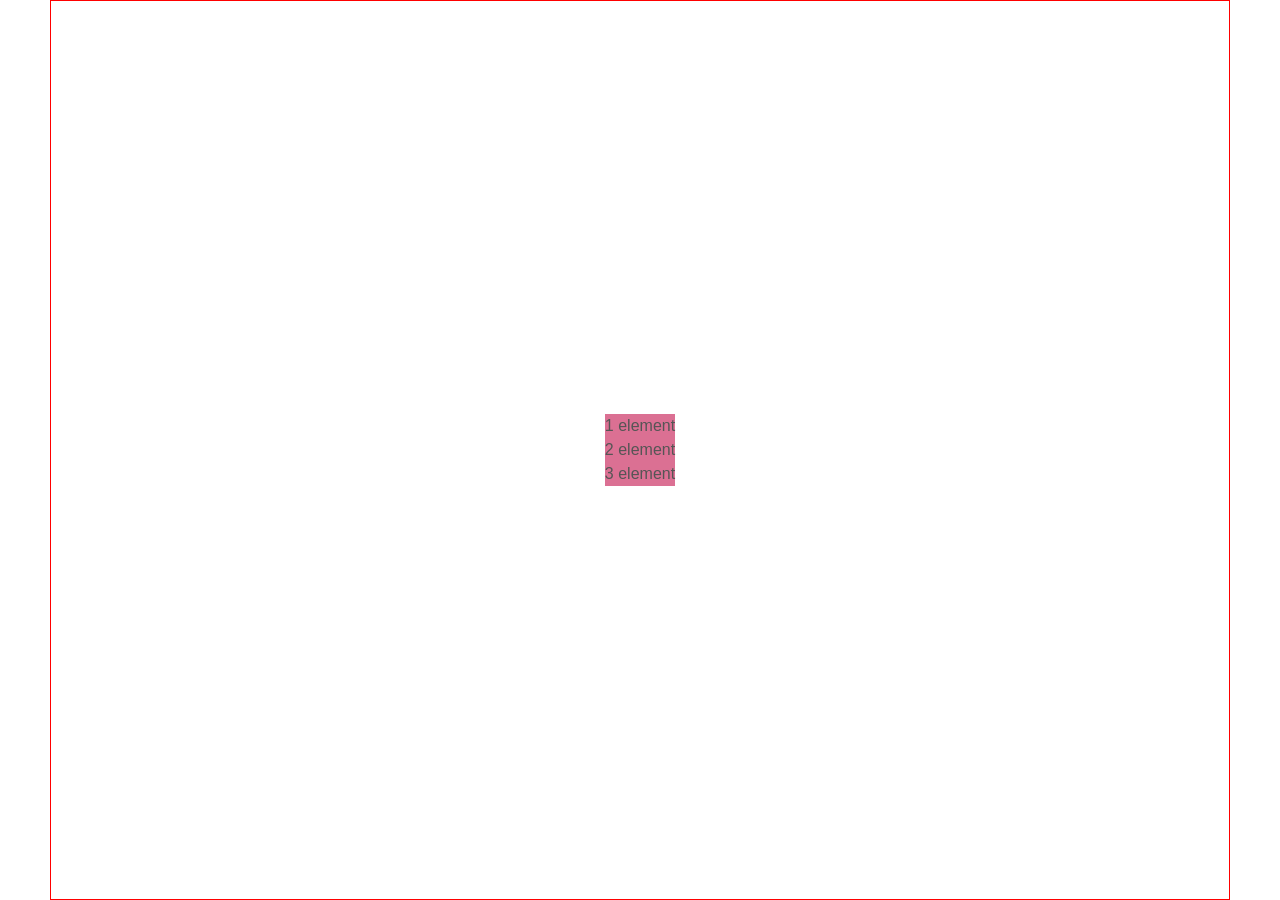
==== index.html @ 1d9991ce "first commit" ====
<!DOCTYPE html>
<html lang="uk">
<head>
    <meta charset="UTF-8">
    <meta name="viewport" content="width=device-width, initial-scale=1.0">
    <title>Шарити</title>
    <link rel="preconnect" href="https://fonts.googleapis.com">
    <link rel="preconnect" href="https://fonts.gstatic.com" crossorigin>
    <link href="https://fonts.googleapis.com/css2?family=Fira+Sans:ital,wght@0,100;0,200;0,300;0,400;0,500;0,600;0,700;0,800;0,900;1,100;1,200;1,300;1,400;1,500;1,600;1,700;1,800;1,900&family=Montserrat:ital,wght@0,100..900;1,100..900&display=swap">
    <link rel="stylesheet" href="css/normalize.css">
    <link rel="stylesheet" href="css/layout.css">
    <link rel="stylesheet" href="css/style.css">
    <link rel="stylesheet" href="css/header.css">
</head>

<body id="top">
    <nav>

    </nav>
    <header>
        <div class="inside">
            <div class="row">
                <div class="col">1 element</div>
                <div class="col">2 element</div>
                <div class="col">3 element</div>
            </div>
        </div>
    </header>
    <section id="s1">
        <div class="inside">
            
        </div>
    </section>
    <section id="s2">
        <div class="inside">
            
        </div>
    </section>
    <section id="s3">
        <div class="inside">
            
        </div>
    </section>
    <footer></footer>
    
</body>
</html>
---- css/layout.css ----
:root{
    --txt-color-01: #555;           /* колір основного тексту*/
    --txt-color-02: #ccc;           /* колір тексту інверсія*/
    --header-color: #333;           /* колір заголовків*/
    --lnk-color-01: #930;           /* колір покликань */
    --lnk-color-02: #c30;           /* колір при наведенні*/
    --bg-main-color: #ccc;          /* колір основного фону*/
    --bg-second-color: #555;        /* колір фону №2*/
    --mob-padding: 20px;              /* відступи до контенту на смартфонах */
    --ipad-padding: 50px;              /* відступи до контенту на планшеті */
    --max-width: 1380px;               /* обмеження ширини секції */
}

html, body {
    font-family: "Montserrat", sans-serif;
    font-optical-sizing: auto;
    font-weight: 400;
    font-size: 16px; /* розмір основного тексту */
    line-height: 150%; /* міжрядковий інтервал */
    font-style: normal;
    font-family: sans-serif;
    color: var(--txt-color-01);
}
em, i, .italic {
    font-style: italic;
}

h1, h2, h3, h4, h5, h6 {
    font-family: "Fira Sans", sans-serif;
    font-weight: 500;
    font-style: normal;
    line-height: 1.2;
}

h1{font-size: 2rem;}
h2{font-size: 1.5rem;}
h3{font-size: 1.35rem;}

header > .inside,
footer > .inside,
section > .inside {
    max-width: var(--max-width);
    margin-left: auto;
    margin-right: auto;
    padding-left: var(--ipad-padding);
    padding-right: var(--ipad-padding);
}

@media (max-width:640px) {

    header > .inside,
    footer > .inside,
    section > .inside {
    
    padding-left: var(--mob-padding);
    padding-right: var(--mob-padding);
    }

    
}
---- css/header.css ----
header .row {
    border: 1px solid red;
    display: flex;
    justify-content: center; /* вирівнювання по основній осі(main axis) */
    align-items: center;            /* вирівнювання рядів по ортогональній осі (cross axis) */
    align-content: center;          /* вирівнювання усього контенту по ортогональній осі (cross axis) */
    flex-direction: column;         /* визначення напряму головної осі */
    min-height: 100dvh;             /* dvh- Dynamic viewport height */

}
header .col {
    background-color: palevioletred;

}
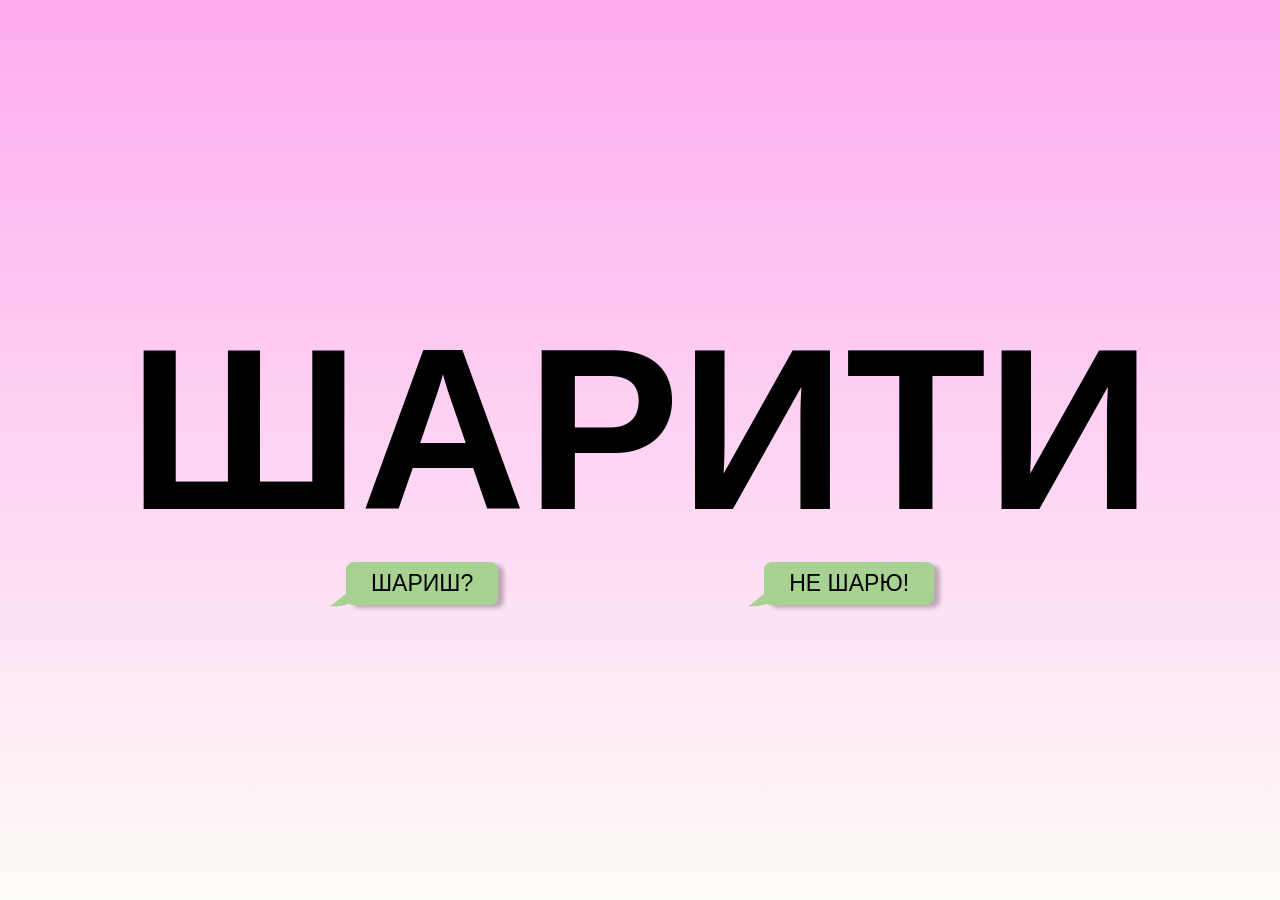
==== commit 00e554d9: "оновлення по верстці в header" ====
--- a/index.html
+++ b/index.html
@@ -13,16 +13,16 @@
     <link rel="stylesheet" href="css/header.css">
 </head>
 
-<body id="top">
+<body>
     <nav>
 
     </nav>
     <header>
         <div class="inside">
-            <div class="row">
-                <div class="col">1 element</div>
-                <div class="col">2 element</div>
-                <div class="col">3 element</div>
+            <h1 class="header-text">шарити</h1>
+            <div class="thoughts">
+                <div class="thought"><span>шариш?</span></div>
+                <div class="thought"><span>не шарю!</span></div>
             </div>
         </div>
     </header>
--- a/css/layout.css
+++ b/css/layout.css
@@ -1,40 +1,42 @@
 :root{
-    --txt-color-01: #555;           /* колір основного тексту*/
-    --txt-color-02: #ccc;           /* колір тексту інверсія*/
-    --header-color: #333;           /* колір заголовків*/
-    --lnk-color-01: #930;           /* колір покликань */
-    --lnk-color-02: #c30;           /* колір при наведенні*/
-    --bg-main-color: #ccc;          /* колір основного фону*/
-    --bg-second-color: #555;        /* колір фону №2*/
+    --header-txt-color: #0A0A0A0A; /*колір заголовку*/
+    --txt-color-01: #000;           /* колір основного тексту*/
+
+    --header-bg-first-color: #FEABEF;          /* колір основного фону*/
+    --header-bg-second-color: #FDFCF7;     /* колір фону №2*/
+
+    --nav-bg-color: #A7D292;
+    --nav-active-txt-color: #333;
+    --nav-txt-color: #FDFCF7;
+
+    --card-bg-color: #FDFCF7;
+    --card-hover-bg-color: #A7D292;
+    --card-txt-color: #000;
+    --card-hover-txt-color: #FDFCF7;
+
+    --thoughts-txt-color: #000;
+    --thoughts-bg-color: #A7D292;
+
+    --desktop-padding: 80px;
+
+    --star-color: #FF6AE4;
+
     --mob-padding: 20px;              /* відступи до контенту на смартфонах */
     --ipad-padding: 50px;              /* відступи до контенту на планшеті */
+    --desktop-padding: 80px;
     --max-width: 1380px;               /* обмеження ширини секції */
 }
 
 html, body {
-    font-family: "Montserrat", sans-serif;
-    font-optical-sizing: auto;
+    font-family: "Helvetica Neue", sans-serif;
     font-weight: 400;
     font-size: 16px; /* розмір основного тексту */
-    line-height: 150%; /* міжрядковий інтервал */
     font-style: normal;
     font-family: sans-serif;
     color: var(--txt-color-01);
-}
-em, i, .italic {
-    font-style: italic;
+    margin: 0;
 }
 
-h1, h2, h3, h4, h5, h6 {
-    font-family: "Fira Sans", sans-serif;
-    font-weight: 500;
-    font-style: normal;
-    line-height: 1.2;
-}
-
-h1{font-size: 2rem;}
-h2{font-size: 1.5rem;}
-h3{font-size: 1.35rem;}
 
 header > .inside,
 footer > .inside,
@@ -46,15 +48,24 @@
     padding-right: var(--ipad-padding);
 }
 
-@media (max-width:640px) {
-
+@media (max-width:1380px) {
     header > .inside,
     footer > .inside,
     section > .inside {
-    
-    padding-left: var(--mob-padding);
-    padding-right: var(--mob-padding);
+        padding-left: var(--desktop-padding);
+        padding-right: var(--desktop-padding);
     }
+}
 
-    
+@media (max-width:640px) {
+    header > .inside,
+    footer > .inside,
+    section > .inside {
+        padding-left: var(--mob-padding);
+        padding-right: var(--mob-padding);
+    }
+    .thoughts .thought::before {
+        height: 25px;
+        width: 30px;
+    }
 }
--- a/css/style.css
+++ b/css/style.css
@@ -0,0 +1,8 @@
+.header-text {
+    
+    text-transform: uppercase;
+    font-family: "Helvetica Neue", sans-serif;
+    font-weight: bold;
+    font-size: 18vw;
+    margin: 0;
+}
--- a/css/header.css
+++ b/css/header.css
@@ -1,14 +1,44 @@
-header .row {
-    border: 1px solid red;
+header .inside {
     display: flex;
     justify-content: center; /* вирівнювання по основній осі(main axis) */
     align-items: center;            /* вирівнювання рядів по ортогональній осі (cross axis) */
     align-content: center;          /* вирівнювання усього контенту по ортогональній осі (cross axis) */
-    flex-direction: column;         /* визначення напряму головної осі */
-    min-height: 100dvh;             /* dvh- Dynamic viewport height */
+    flex-direction: column;
+    min-height: 100dvh;
+    background: linear-gradient(180deg, var(--header-bg-first-color) 0%, var(--header-bg-second-color) 100%);
+}
 
+header .inside .thoughts {
+    width: 100%;
+    display: flex;
+    justify-content: space-evenly;
 }
-header .col {
-    background-color: palevioletred;
 
+.thoughts .thought {
+    position: relative;
+    display: inline-block;
+
+    box-shadow: 6px 3px 4px rgba(0,0,0,0.25);
+    padding: 8px 25px;
+    border-radius: 8px;
+    box-shadow: 1px;
+    font-family: "Helvetica Neue", sans-serif;
+    font-size: 1.8vw;
+    font-weight: normal;
+    text-transform: uppercase;
+    background-color: var(--thoughts-bg-color);
+}
+
+.thoughts .thought::before {
+  content: "";
+  position: absolute;
+  bottom: -2px;
+  left: -16px; /* Moves it to the left */
+  height: 35px;
+  width: 40px;
+  background-color: var(--thoughts-bg-color);
+  /* This creates the curved "scoop" effect */
+  border-bottom-right-radius: 80px 50px;
+  /* Clipping to make it look like a tail */
+  clip-path: polygon(100% 0, 100% 100%, 0 100%, 55% 50%);
 }
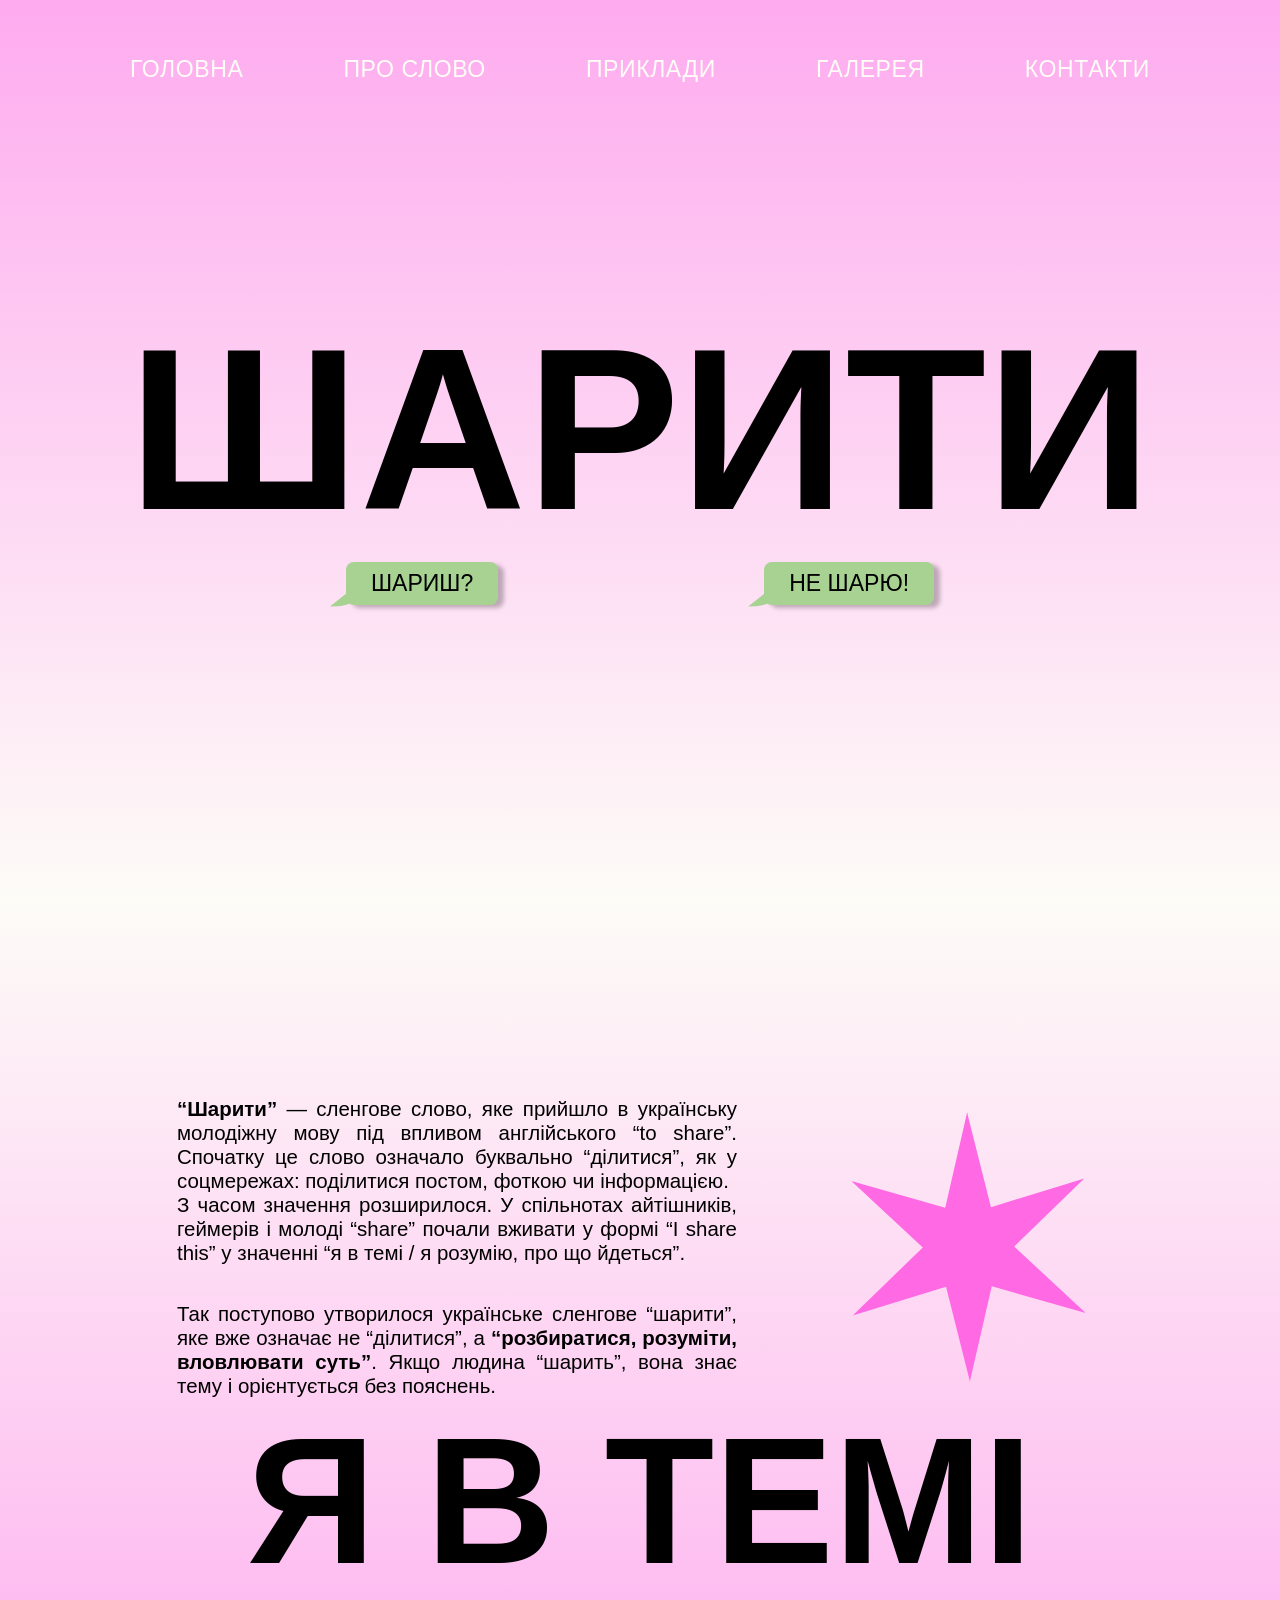
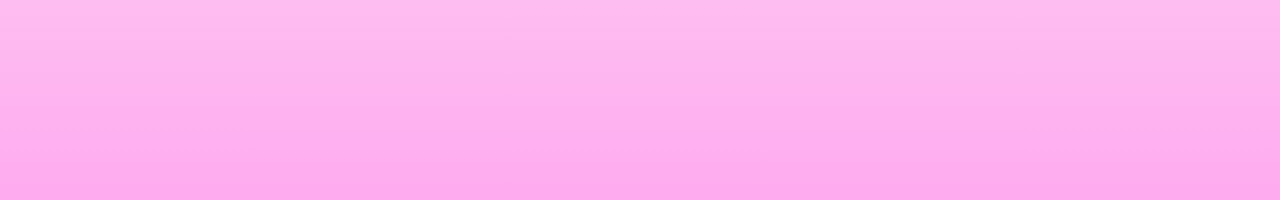
==== commit 98ac7384: "Додано навігацію, оформлено другу сторінку" ====
--- a/index.html
+++ b/index.html
@@ -1,47 +1,92 @@
 <!DOCTYPE html>
 <html lang="uk">
+
 <head>
     <meta charset="UTF-8">
     <meta name="viewport" content="width=device-width, initial-scale=1.0">
     <title>Шарити</title>
     <link rel="preconnect" href="https://fonts.googleapis.com">
     <link rel="preconnect" href="https://fonts.gstatic.com" crossorigin>
-    <link href="https://fonts.googleapis.com/css2?family=Fira+Sans:ital,wght@0,100;0,200;0,300;0,400;0,500;0,600;0,700;0,800;0,900;1,100;1,200;1,300;1,400;1,500;1,600;1,700;1,800;1,900&family=Montserrat:ital,wght@0,100..900;1,100..900&display=swap">
+    <link
+        href="https://fonts.googleapis.com/css2?family=Fira+Sans:ital,wght@0,100;0,200;0,300;0,400;0,500;0,600;0,700;0,800;0,900;1,100;1,200;1,300;1,400;1,500;1,600;1,700;1,800;1,900&family=Montserrat:ital,wght@0,100..900;1,100..900&display=swap">
     <link rel="stylesheet" href="css/normalize.css">
     <link rel="stylesheet" href="css/layout.css">
     <link rel="stylesheet" href="css/style.css">
     <link rel="stylesheet" href="css/header.css">
+    <link rel="stylesheet" href="css/nav.css">
+    <link rel="stylesheet" href="css/burger.css">
 </head>
 
-<body>
+<body id="top">
     <nav>
-
-    </nav>
-    <header>
-        <div class="inside">
-            <h1 class="header-text">шарити</h1>
-            <div class="thoughts">
-                <div class="thought"><span>шариш?</span></div>
-                <div class="thought"><span>не шарю!</span></div>
+        <div class="navbar">
+            <div class="navigation">
+                <button class="nav-icon">
+                    <span></span>
+                    <span></span>
+                    <span></span>
+                    <span></span>
+                </button>
+                <ul class="nav-list">
+                    <li><a class="nav-link" href="#top">головна</a></li>
+                    <li><a class="nav-link" href="#s1">про слово</a></li>
+                    <li><a class="nav-link" href="#s2">приклади</a></li>
+                    <li><a class="nav-link" href="#s3">галерея</a></li>
+                    <li><a class="nav-link" href="#s4">контакти</a></li>
+                </ul>
             </div>
         </div>
-    </header>
-    <section id="s1">
-        <div class="inside">
-            
-        </div>
-    </section>
-    <section id="s2">
-        <div class="inside">
-            
-        </div>
-    </section>
-    <section id="s3">
-        <div class="inside">
-            
-        </div>
-    </section>
-    <footer></footer>
-    
+    </nav>
+    <div class="wrapper">
+        <header class="container">
+            <div class="inside header-bg-gradient">
+                <h1 class="header-text">шарити</h1>
+                <div class="thoughts">
+                    <div class="thought"><span>шариш?</span></div>
+                    <div class="thought"><span>не шарю!</span></div>
+                </div>
+            </div>
+        </header>
+        <section id="s1" class="container">
+            <div class="inside s1-bg-gradient">
+                <div class="s1-content">
+                    <div class="s1-text">
+                        <p>
+                            <b>“Шарити”</b> — сленгове слово, яке прийшло в українську молодіжну мову під впливом
+                            англійського “to share”. Спочатку це слово означало буквально “ділитися”, як у соцмережах:
+                            поділитися постом, фоткою чи інформацією.
+                        </p>
+                        <p>
+                            З часом значення розширилося. У спільнотах айтішників, геймерів і молоді “share” почали вживати
+                            у формі “I share this” у значенні “я в темі / я розумію, про що йдеться”.
+                        </p>
+                        <p style="margin-top: 37px;">
+                            Так поступово утворилося українське сленгове “шарити”, яке вже означає не “ділитися”, а
+                            <b>“розбиратися, розуміти, вловлювати суть”</b>.
+                            Якщо людина “шарить”, вона знає тему і орієнтується без пояснень.
+                        </p>
+                    </div>
+                    <div class="star-container">
+                        <div class="star"></div>
+                    </div>
+                </div>
+                <h1 class="s1-header-text">я в темі</h1>
+            </div>
+        </section>
+        <section id="s2">
+            <div class="inside">
+
+            </div>
+        </section>
+        <section id="s3">
+            <div class="inside">
+
+            </div>
+        </section>
+        <footer></footer>
+    </div>
+    <script src="js/nav.js"></script>
+
 </body>
+
 </html>
--- a/css/layout.css
+++ b/css/layout.css
@@ -21,7 +21,6 @@
 
     --star-color: #FF6AE4;
 
-    --mob-padding: 20px;              /* відступи до контенту на смартфонах */
     --ipad-padding: 50px;              /* відступи до контенту на планшеті */
     --desktop-padding: 80px;
     --max-width: 1380px;               /* обмеження ширини секції */
@@ -35,8 +34,18 @@
     font-family: sans-serif;
     color: var(--txt-color-01);
     margin: 0;
+    scroll-behavior: smooth;
 }
 
+.wrapper {
+    display: flex;
+    flex-direction:column;
+    min-height: 100dvh;
+    margin-left: auto;  /* Центрування блочного елементу по-горизонталі */
+    margin-right: auto; /* Центрування блочного елементу по-горизонталі */
+    padding: 0;         /* Внутнішній відступ для блочного елементу */
+    position: relative;
+}
 
 header > .inside,
 footer > .inside,
--- a/css/style.css
+++ b/css/style.css
@@ -1,8 +1,46 @@
 .header-text {
-    
     text-transform: uppercase;
     font-family: "Helvetica Neue", sans-serif;
     font-weight: bold;
     font-size: 18vw;
     margin: 0;
-}+}
+
+.s1-content {
+    display: flex;
+    align-items: center;
+    justify-content: space-evenly;
+}
+
+.s1-bg-gradient {
+    background: linear-gradient(0deg, var(--header-bg-first-color) 0%, var(--header-bg-second-color) 100%);
+}
+
+.s1-text {
+    width: 50%;
+    text-align: justify;
+}
+
+.s1-header-text {
+    text-transform: uppercase;
+    font-family: "Helvetica Neue", sans-serif;
+    font-weight: bold;
+    font-size: 14vw;
+    margin: 0;
+}
+
+.s1-content p {
+    font-family: "Montserrat", sans-serif;
+    font-size: 1.6vw;
+    font-weight: normal;
+    margin: 0px;
+}
+
+.star {
+  width: 269px; /* adjust to control the size */
+  aspect-ratio: 1;
+  clip-path: polygon(93.56% 74.55%,58.65% 64.63%,50.52% 100%,41.65% 64.81%,6.96% 75.45%,33% 50.18%,6.44% 25.45%,41.35% 35.37%,49.48% 0%,58.35% 35.19%,93.04% 24.55%,67% 49.82%);
+  box-shadow: 2px 10px 42px;
+  background-color:  var(--star-color);
+}
+
--- a/css/header.css
+++ b/css/header.css
@@ -1,10 +1,13 @@
-header .inside {
+.container .inside {
     display: flex;
     justify-content: center; /* вирівнювання по основній осі(main axis) */
     align-items: center;            /* вирівнювання рядів по ортогональній осі (cross axis) */
     align-content: center;          /* вирівнювання усього контенту по ортогональній осі (cross axis) */
     flex-direction: column;
     min-height: 100dvh;
+}
+
+.header-bg-gradient {
     background: linear-gradient(180deg, var(--header-bg-first-color) 0%, var(--header-bg-second-color) 100%);
 }
 
--- a/css/nav.css
+++ b/css/nav.css
@@ -0,0 +1,200 @@
+nav {
+    /* background: var(--bg-nav-1); */
+    background: transparent; /* Колір фону навігаційної панелі 1 */
+    background-repeat: no-repeat;
+    background-position: bottom;
+    position: fixed;
+    width: 100%;
+    z-index: 95;
+}
+
+nav.topfixed {
+    background: var(--bg-nav-1);
+    position: fixed;
+}
+
+/* nav::before {
+    content: '';
+    display: block;
+    width: 100%;
+    height: 100%;
+    position: absolute;
+    transform: translateY(-100%);
+    transition: transform .1s ease;
+} */
+
+nav.topfixed::before {
+    transform: none;
+}
+
+.navigation {
+    width: 100%;
+}
+
+.navbar {
+    display: flex;
+    justify-content: space-between;     /* Схема вирівнювання лого та меню (desktop) по основній осі (main axis) */
+    align-items: center;                /* Схема вирівнювання лого та меню (desktop) по додатковій осі (cross axis) */
+    max-width: var(--max-width);        /* Ширина .nav-inside не більше 1280px */
+    padding: var(--mob-padding);        /* Внутрішні відступи */
+    position: relative;
+    transition: all .3s ease-in-out;
+}
+
+.topfixed .navbar {
+    justify-content: space-between;     /* Схема вирівнювання лого та меню (desktop) по основній осі (main axis) після прокрутки */
+    /* border-bottom-left-radius: var(--bord-radius); */
+    /* border-bottom-right-radius: var(--bord-radius); */
+    /* background-image: url(../img/image-in-top.jpg); */
+    /* background-color: rgba(10,10,10,.5); */
+    /* background-blend-mode: multiply; */
+    /* background-size: cover; */
+    padding-top: 12px;      /* Внутрішні відступи після прокрутки */
+    padding-bottom: 12px;   /* Внутрішні відступи після прокрутки */
+}
+
+.logo {
+    display: flex;
+    width: var(--logo-width);
+    line-height: .7;
+    transform: scale(1);
+    transform-origin: left center;
+    align-items: center;    /* Вирівнювання по додатковій осі */
+    transition: all .3s ease-in-out;
+    text-decoration: none;
+}
+
+.logo img {
+    max-width: 50%;
+    height: auto;
+}
+
+.logo:hover {
+    text-decoration: none;
+}
+
+.topfixed .logo {
+    transform: scale(.8);
+    opacity: 1;
+    display: flex;
+}
+
+.logo img {
+    margin-right: 15px;
+}
+
+.logo span {
+    color: var(--logo-color-1);
+    font-size: .8rem; /* 0.85 * font-size body */
+    line-height: 1.4;
+    letter-spacing: .035em;
+    font-weight: 600;
+    text-transform: uppercase;
+    max-width: 80px;
+}
+
+nav .navbar {
+    overflow: visible;
+}
+
+.nav-icon {
+    display: none;
+    z-index: 99;
+}
+
+.navigation a {
+    display: block;
+    color: var(--nav-txt-color);  /* Основний колір меню */
+    letter-spacing: .025em;
+    text-decoration: none;
+    position: relative;
+    transition: all .3s ease;
+    font-family: "Helvetica Neue", sans-serif;
+    font-size: 1.8vw;
+    font-weight: normal;
+    text-transform: uppercase;
+    padding: 16px 42px;
+}
+
+.navigation a:hover {
+    background-color: var(--nav-bg-color);
+    color: var(--nav-active-txt-color); /* Основний колір меню (hover) */
+}
+
+.topfixed .navigation a {
+    color: var(--nav-color-3); /* Колір меню після прокрутки */
+}
+
+.topfixed .navigation a:hover {
+    color: var(--nav-color-4); /* Колір меню (hover) після прокрутки */
+}
+
+.navigation ul {
+    margin: 40px 80px;
+    padding: 0px;
+    list-style: none;
+    justify-content: space-around;
+    display: flex;
+}
+
+.navigation li {
+    display: block;
+}
+
+a:hover, a:focus, a:active {
+    text-decoration: none;
+}
+
+.overlay {
+    background-color: #333;
+    opacity:.3;
+    position: absolute;
+    left:0; top:0;
+    width:100dvw;
+    height:100dvh;
+}
+
+@media screen and (max-width: 767px) {
+
+    .navbar {
+        justify-content: space-between;
+    }
+
+    .navigation ul {
+        background-color: var(--bg-nav-2);
+        display: flex;
+        flex-direction: column;
+        visibility: visible;
+        justify-content: flex-start;
+        align-items: flex-start;
+        width: 70vw; /* 70% from Viewport width */
+        height: 100dvh; /* 100% Dynamic viewport height */
+        position: absolute;
+        right: 0;
+        top: 0;
+        padding-top: 80px;
+        transform: translateY(-100%);
+        transition: transform .35s ease;
+    }
+
+    .open .navigation ul {
+        transform: translateY(0);
+    }
+
+    .open ul li {
+        /* display: block; */
+        width: 100%;
+        border-bottom: 1px solid #444;
+        margin-left: 0;
+    }
+
+    .open ul a {
+        color: var(--nav-color-3);  /* Основний колір мобільного меню */
+        padding-top: 12px;
+        padding-bottom: 12px;
+    }
+
+    .open ul a:hover {
+        color: var(--nav-color-4);  /* Основний колір мобільного меню (hover) */
+    }
+}
--- a/css/burger.css
+++ b/css/burger.css
@@ -0,0 +1,90 @@
+.nav-icon {
+  background: transparent;
+  border: none;
+  outline: none;
+  display: none;
+  visibility: hidden;
+  width: var(--brg-width);   /* Ширина бургера */
+  height: var(--brg-height); /* Висота бургера */
+  position: relative;
+}
+
+.nav-icon span {
+  background-color: var(--nav-color-1);
+  display: block;
+  position: absolute;
+  left:0;
+  width: 100%;
+  height: var(--brg-weight);
+}
+
+.topfixed .nav-icon span {
+  background-color: var(--brg-color-1);
+}
+
+.nav-icon span {
+  opacity: 1;
+  left: 0;
+  -webkit-transform: rotate(0deg);
+  -moz-transform: rotate(0deg);
+  -o-transform: rotate(0deg);
+  transform: rotate(0deg);
+  -webkit-transition: .25s cubic-bezier(.47,.02,.53,.92);
+  -moz-transition: .25s cubic-bezier(.47,.02,.53,.92);
+  -o-transition: .25s cubic-bezier(.47,.02,.53,.92);
+  transition: .25s cubic-bezier(.47,.02,.53,.92);
+}
+
+.nav-icon.open span {
+  background: #fff;
+}
+
+.nav-icon span:nth-child(1) {
+  top: 0;
+}
+
+.nav-icon span:nth-child(2),
+.nav-icon span:nth-child(3) {
+  top: calc(50% - (var(--brg-weight)/2));
+  width: 100%;
+  right:0;
+  left:auto;
+}
+
+.nav-icon span:nth-child(4) {
+  bottom: 0;
+  width: 100%;
+}
+
+.nav-icon.open span:nth-child(1) {
+  bottom: 0;
+  width: 0;
+  left: 50%;
+}
+
+.nav-icon.open span:nth-child(2) {
+  -webkit-transform: rotate(45deg);
+  -moz-transform: rotate(45deg);
+  -o-transform: rotate(45deg);
+  transform: rotate(45deg);
+}
+
+.nav-icon.open span:nth-child(3) {
+  -webkit-transform: rotate(-45deg);
+  -moz-transform: rotate(-45deg);
+  -o-transform: rotate(-45deg);
+  transform: rotate(-45deg);
+}
+
+.nav-icon.open span:nth-child(4) {
+  bottom: 0;
+  width: 0;
+  left: 50%;
+}
+
+@media screen and (max-width: 767px) {
+  .nav-icon {
+      display:block;
+      visibility: visible;
+  }
+}
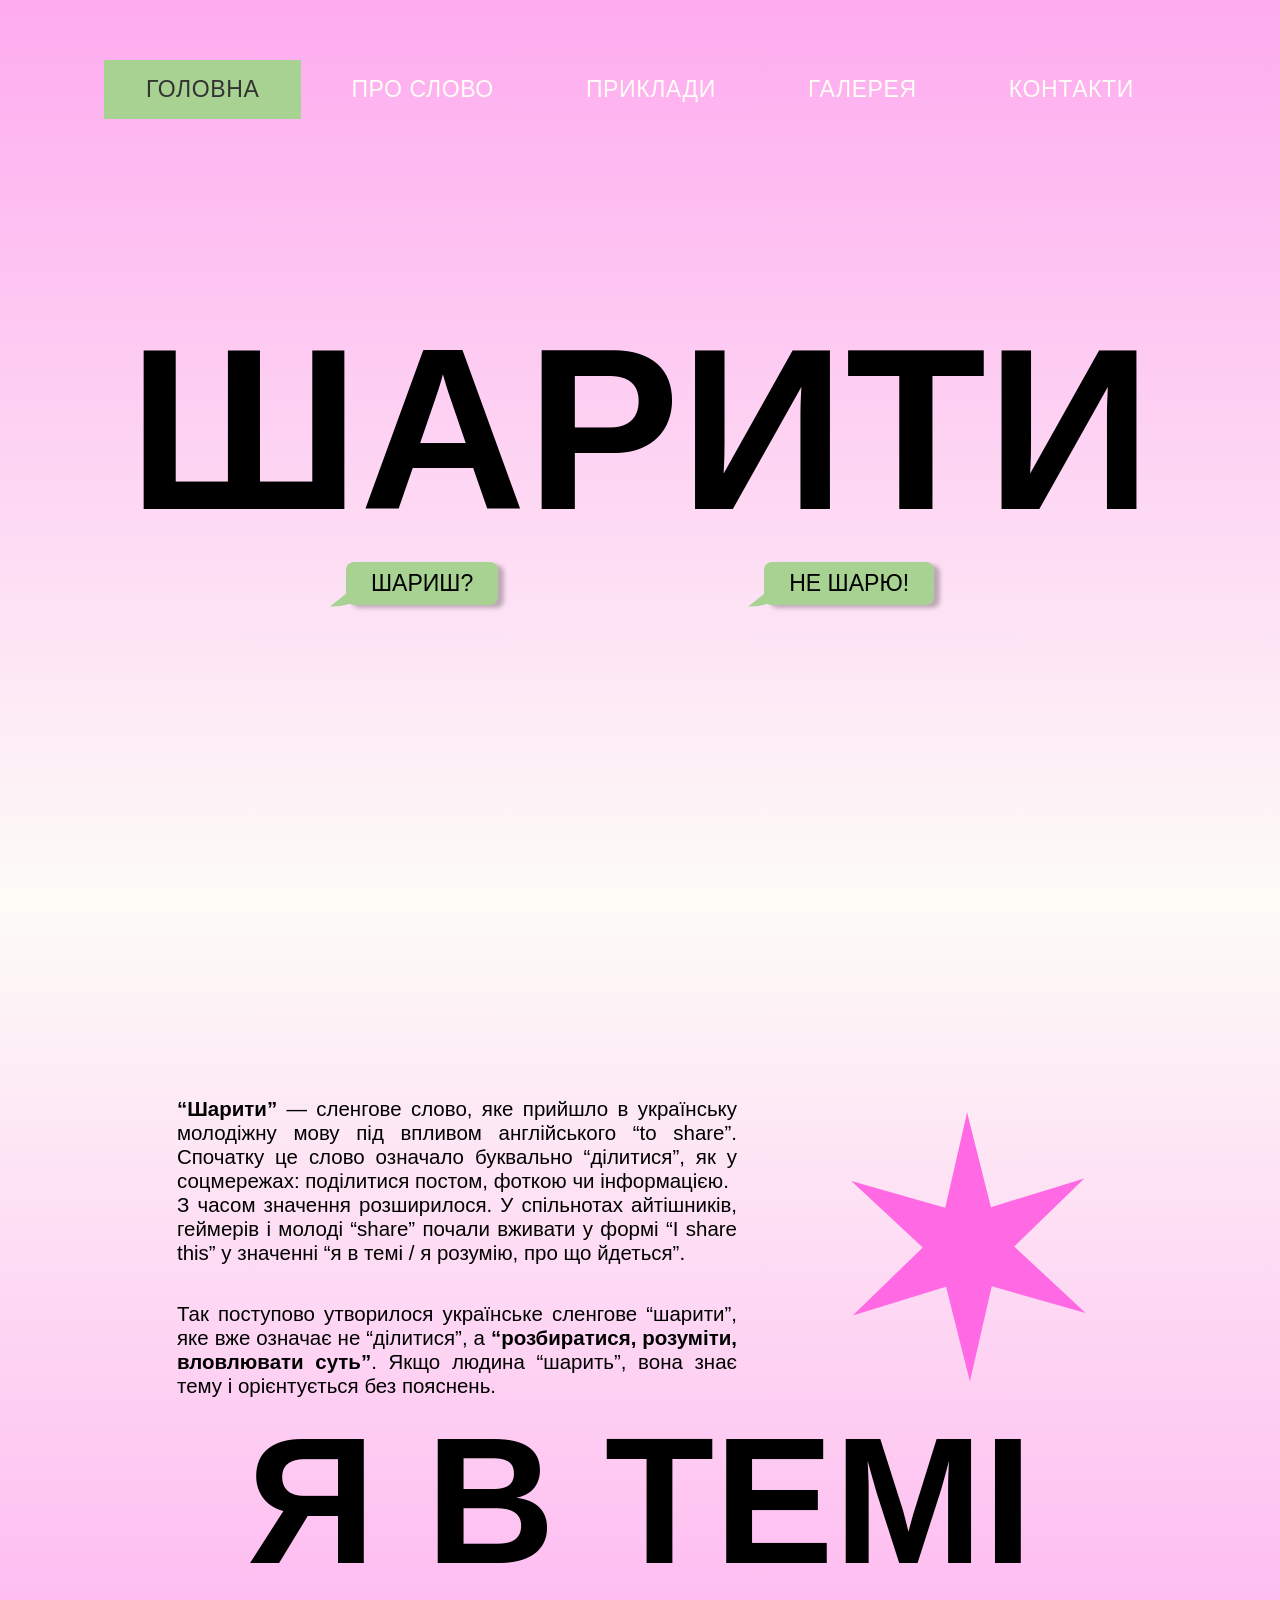
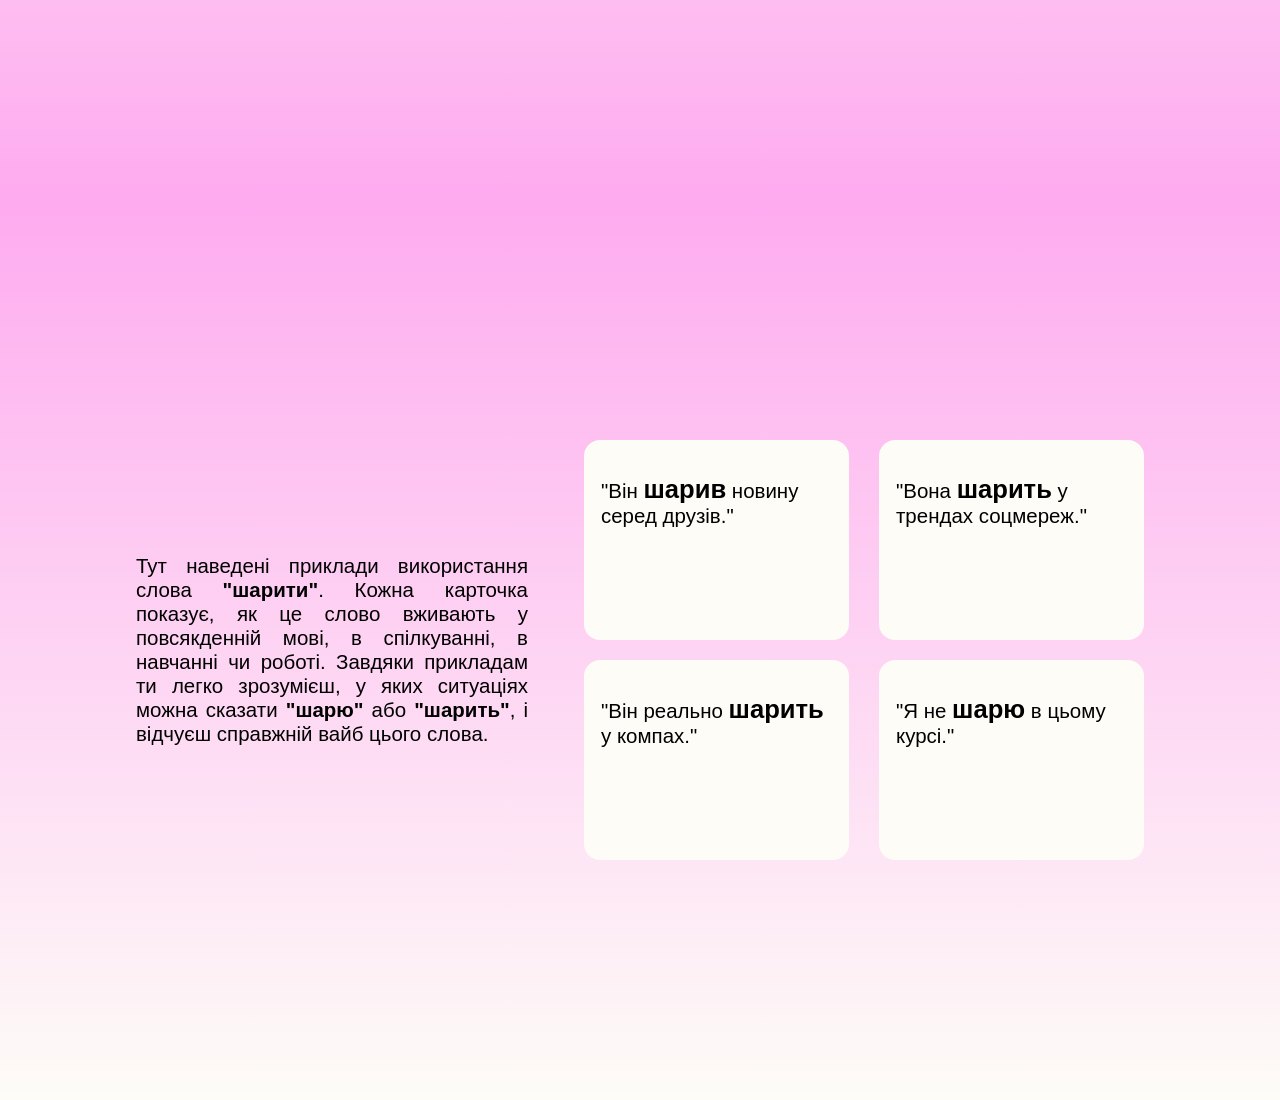
==== commit 27e49b39: "Додано 3 сторінку, підправлено навігацію" ====
--- a/index.html
+++ b/index.html
@@ -49,7 +49,7 @@
         </header>
         <section id="s1" class="container">
             <div class="inside s1-bg-gradient">
-                <div class="s1-content">
+                <div class="page-content">
                     <div class="s1-text">
                         <p>
                             <b>“Шарити”</b> — сленгове слово, яке прийшло в українську молодіжну мову під впливом
@@ -73,9 +73,24 @@
                 <h1 class="s1-header-text">я в темі</h1>
             </div>
         </section>
-        <section id="s2">
-            <div class="inside">
-
+        <section id="s2" class="container">
+            <div class="inside s2-bg-gradient">
+                <div class="page-content">
+                    <div class="s2-text">
+                        <p>
+                            Тут наведені приклади використання слова <b>"шарити"</b>.
+                            Кожна карточка показує, як це слово вживають у повсякденній мові, в спілкуванні,
+                            в навчанні чи роботі. Завдяки прикладам ти легко зрозумієш, у яких ситуаціях можна сказати 
+                            <b>"шарю"</b> або <b>"шарить"</b>, і відчуєш справжній вайб цього слова.
+                        </p>
+                    </div>
+                    <div class="s2-cards">
+                        <div class="s2-card"><p>"Він <b>шарив</b> новину серед друзів."</p></div>
+                        <div class="s2-card"><p>"Вона <b>шарить</b> у трендах соцмереж."</p></div>
+                        <div class="s2-card"><p>"Він реально <b>шарить</b> у компах."</p></div>
+                        <div class="s2-card"><p>"Я не <b>шарю</b> в цьому курсі."</p></div>
+                    </div>
+                </div>
             </div>
         </section>
         <section id="s3">
--- a/css/layout.css
+++ b/css/layout.css
@@ -23,7 +23,19 @@
 
     --ipad-padding: 50px;              /* відступи до контенту на планшеті */
     --desktop-padding: 80px;
+    --mob-padding: 20px;               /* відступи до контенту на мобільному */
     --max-width: 1380px;               /* обмеження ширини секції */
+
+    --bg-nav-1: #FDFCF7;              /* фон навігації після прокрутки */
+    --bg-nav-2: #FDFCF7;              /* фон мобільного меню */
+    --nav-color-1: var(--nav-txt-color); /* колір бургера (початковий) */
+    --nav-color-3: #333;              /* колір меню після прокрутки */
+    --nav-color-4: var(--nav-bg-color); /* колір меню hover після прокрутки */
+
+    --brg-width: 30px;
+    --brg-height: 20px;
+    --brg-weight: 3px;
+    --brg-color-1: #333;              /* колір бургера після прокрутки */
 }
 
 html, body {
--- a/css/style.css
+++ b/css/style.css
@@ -6,7 +6,7 @@
     margin: 0;
 }
 
-.s1-content {
+.page-content {
     display: flex;
     align-items: center;
     justify-content: space-evenly;
@@ -21,6 +21,11 @@
     text-align: justify;
 }
 
+.s2-text {
+    width: 35%;
+    text-align: justify;
+}
+
 .s1-header-text {
     text-transform: uppercase;
     font-family: "Helvetica Neue", sans-serif;
@@ -29,7 +34,7 @@
     margin: 0;
 }
 
-.s1-content p {
+.page-content p {
     font-family: "Montserrat", sans-serif;
     font-size: 1.6vw;
     font-weight: normal;
@@ -44,3 +49,32 @@
   background-color:  var(--star-color);
 }
 
+.s2-bg-gradient {
+    background: linear-gradient(180deg, var(--header-bg-first-color) 0%, var(--header-bg-second-color) 100%);
+}
+
+.s2-cards {
+    display: grid;
+    grid-template-columns: 1fr 1fr;
+    gap: 20px 30px;
+    width: 50%;
+}
+
+.s2-card {
+    background-color: var(--card-bg-color);
+    border-radius: 16px;
+    padding: 35px 17px;
+    font-family: "Montserrat", sans-serif;
+    font-size: 1.3vw;
+    color: var(--card-txt-color);
+    min-height: 130px;
+}
+
+.s2-card p {
+    margin: 0;
+}
+
+.s2-cards b {
+    font-size: 2vw;
+}
+
--- a/css/nav.css
+++ b/css/nav.css
@@ -6,10 +6,14 @@
     position: fixed;
     width: 100%;
     z-index: 95;
+    transition: transform 0.3s ease-in-out, background 0.3s ease-in-out;
+}
+
+nav.nav-hidden {
+    transform: translateY(-100%);
 }
 
 nav.topfixed {
-    background: var(--bg-nav-1);
     position: fixed;
 }
 
@@ -116,7 +120,8 @@
     padding: 16px 42px;
 }
 
-.navigation a:hover {
+.navigation a:hover,
+.navigation a.active {
     background-color: var(--nav-bg-color);
     color: var(--nav-active-txt-color); /* Основний колір меню (hover) */
 }
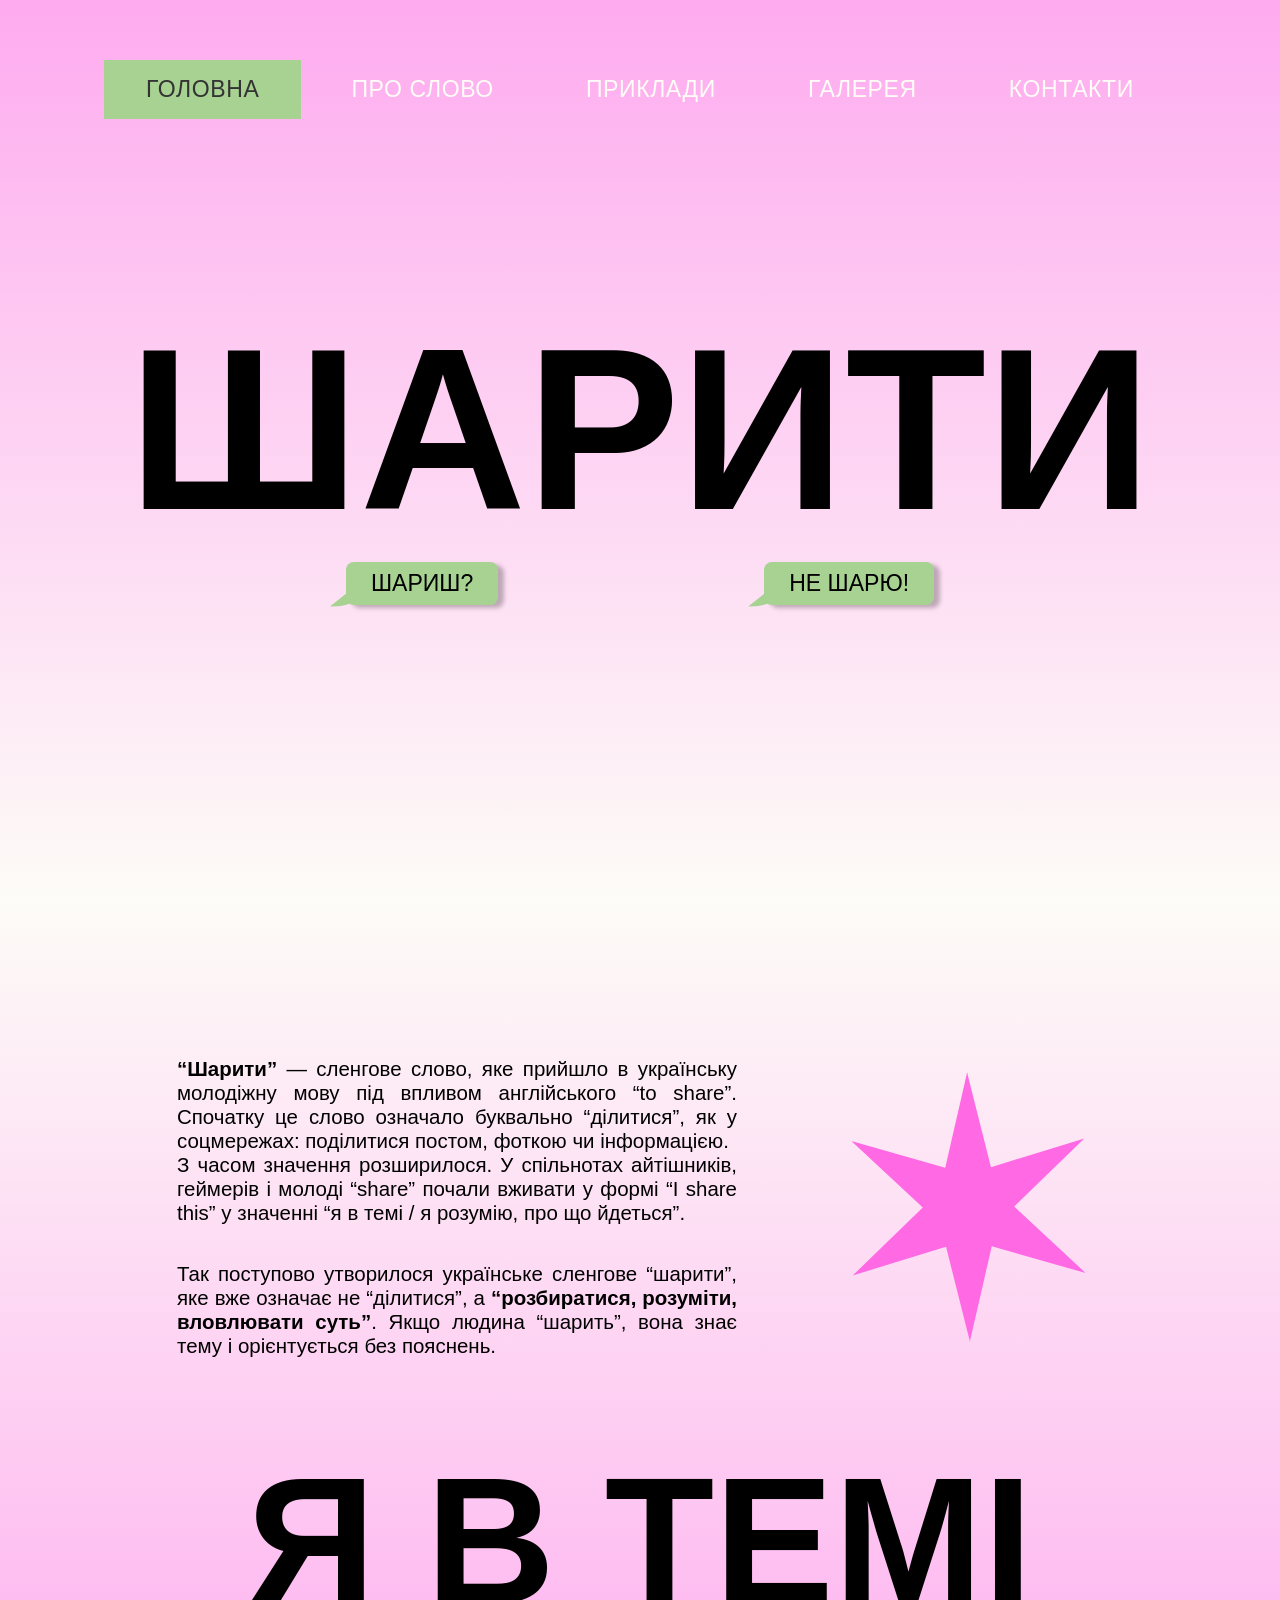
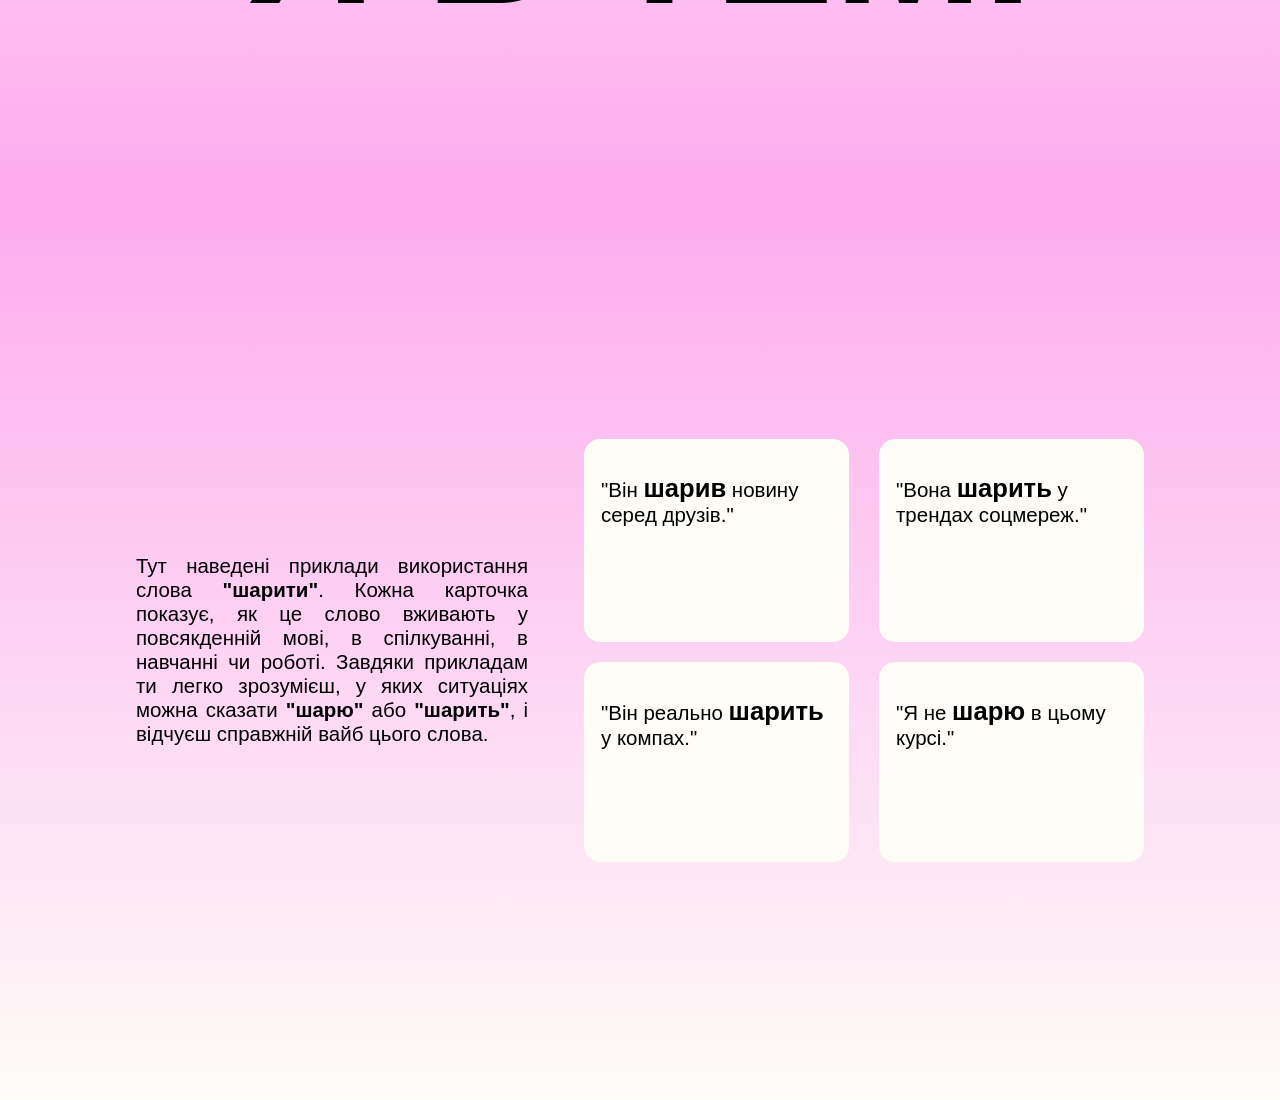
==== commit 358d99c8: "Допрацьовано 3 сторінку, додано стильові секції" ====
--- a/index.html
+++ b/index.html
@@ -11,10 +11,12 @@
         href="https://fonts.googleapis.com/css2?family=Fira+Sans:ital,wght@0,100;0,200;0,300;0,400;0,500;0,600;0,700;0,800;0,900;1,100;1,200;1,300;1,400;1,500;1,600;1,700;1,800;1,900&family=Montserrat:ital,wght@0,100..900;1,100..900&display=swap">
     <link rel="stylesheet" href="css/normalize.css">
     <link rel="stylesheet" href="css/layout.css">
-    <link rel="stylesheet" href="css/style.css">
+    <link rel="stylesheet" href="css/shared.css">
     <link rel="stylesheet" href="css/header.css">
     <link rel="stylesheet" href="css/nav.css">
     <link rel="stylesheet" href="css/burger.css">
+    <link rel="stylesheet" href="css/section1.css">
+    <link rel="stylesheet" href="css/section2.css">
 </head>
 
 <body id="top">
@@ -50,7 +52,7 @@
         <section id="s1" class="container">
             <div class="inside s1-bg-gradient">
                 <div class="page-content">
-                    <div class="s1-text">
+                    <div class="s1-text-container">
                         <p>
                             <b>“Шарити”</b> — сленгове слово, яке прийшло в українську молодіжну мову під впливом
                             англійського “to share”. Спочатку це слово означало буквально “ділитися”, як у соцмережах:
@@ -60,13 +62,13 @@
                             З часом значення розширилося. У спільнотах айтішників, геймерів і молоді “share” почали вживати
                             у формі “I share this” у значенні “я в темі / я розумію, про що йдеться”.
                         </p>
-                        <p style="margin-top: 37px;">
+                        <p>
                             Так поступово утворилося українське сленгове “шарити”, яке вже означає не “ділитися”, а
                             <b>“розбиратися, розуміти, вловлювати суть”</b>.
                             Якщо людина “шарить”, вона знає тему і орієнтується без пояснень.
                         </p>
                     </div>
-                    <div class="star-container">
+                    <div>
                         <div class="star"></div>
                     </div>
                 </div>
@@ -76,7 +78,7 @@
         <section id="s2" class="container">
             <div class="inside s2-bg-gradient">
                 <div class="page-content">
-                    <div class="s2-text">
+                    <div class="s2-text-container">
                         <p>
                             Тут наведені приклади використання слова <b>"шарити"</b>.
                             Кожна карточка показує, як це слово вживають у повсякденній мові, в спілкуванні,
@@ -85,10 +87,22 @@
                         </p>
                     </div>
                     <div class="s2-cards">
-                        <div class="s2-card"><p>"Він <b>шарив</b> новину серед друзів."</p></div>
-                        <div class="s2-card"><p>"Вона <b>шарить</b> у трендах соцмереж."</p></div>
-                        <div class="s2-card"><p>"Він реально <b>шарить</b> у компах."</p></div>
-                        <div class="s2-card"><p>"Я не <b>шарю</b> в цьому курсі."</p></div>
+                        <div class="s2-card">
+                            <p>"Він <b>шарив</b> новину серед друзів."</p>
+                            <p class="card-hover-text">Cлово “шарити” вжито у значенні “поширювати”, ділитися інформацією.</p>
+                        </div>
+                        <div class="s2-card">
+                            <p>"Вона <b>шарить</b> у трендах соцмереж."</p>
+                            <p class="card-hover-text">Показує, що людина добре розуміє, що зараз популярно, у темі.</p>
+                        </div>
+                        <div class="s2-card">
+                            <p>"Він реально <b>шарить</b> у компах."</p>
+                            <p class="card-hover-text">Показує, що людина добре розуміє гру, знає всі фішки.</p>
+                        </div>
+                        <div class="s2-card">
+                            <p>"Я не <b>шарю</b> в цьому курсі."</p>
+                            <p class="card-hover-text">Хтось не розуміє тему.</p>
+                        </div>
                     </div>
                 </div>
             </div>
--- a/css/layout.css
+++ b/css/layout.css
@@ -59,6 +59,12 @@
     position: relative;
 }
 
+.page-content {
+    display: flex;
+    align-items: center;
+    justify-content: space-evenly;
+}
+
 header > .inside,
 footer > .inside,
 section > .inside {
--- a/css/shared.css
+++ b/css/shared.css
@@ -0,0 +1,6 @@
+.page-content p {
+    font-family: "Montserrat", sans-serif;
+    font-size: 1.6vw;
+    font-weight: normal;
+    margin: 0px;
+}
--- a/css/header.css
+++ b/css/header.css
@@ -5,6 +5,14 @@
     align-content: center;          /* вирівнювання усього контенту по ортогональній осі (cross axis) */
     flex-direction: column;
     min-height: 100dvh;
+}
+
+.header-text {
+    text-transform: uppercase;
+    font-family: "Helvetica Neue", sans-serif;
+    font-weight: bold;
+    font-size: 18vw;
+    margin: 0;
 }
 
 .header-bg-gradient {
--- a/css/section1.css
+++ b/css/section1.css
@@ -0,0 +1,29 @@
+.s1-bg-gradient {
+    background: linear-gradient(0deg, var(--header-bg-first-color) 0%, var(--header-bg-second-color) 100%);
+}
+
+.s1-text-container {
+    width: 50%;
+    text-align: justify;
+}
+
+.s1-text-container :last-child {
+    margin-top: 37px;
+}
+
+.star {
+  width: 269px; /* adjust to control the size */
+  aspect-ratio: 1;
+  clip-path: polygon(93.56% 74.55%,58.65% 64.63%,50.52% 100%,41.65% 64.81%,6.96% 75.45%,33% 50.18%,6.44% 25.45%,41.35% 35.37%,49.48% 0%,58.35% 35.19%,93.04% 24.55%,67% 49.82%);
+  box-shadow: 2px 10px 42px;
+  background-color:  var(--star-color);
+}
+
+.s1-header-text {
+    text-transform: uppercase;
+    font-family: "Helvetica Neue", sans-serif;
+    font-weight: bold;
+    font-size: 14vw;
+    margin: 0;
+    margin-top: 80px;
+}
--- a/css/section2.css
+++ b/css/section2.css
@@ -0,0 +1,43 @@
+.s2-bg-gradient {
+    background: linear-gradient(180deg, var(--header-bg-first-color) 0%, var(--header-bg-second-color) 100%);
+}
+
+.s2-text-container {
+    width: 35%;
+    text-align: justify;
+}
+
+.s2-cards {
+    display: grid;
+    grid-template-columns: 1fr 1fr;
+    gap: 20px 30px;
+    width: 50%;
+}
+
+.s2-card {
+    background-color: var(--card-bg-color);
+    border-radius: 16px;
+    padding: 35px 17px;
+    font-family: "Montserrat", sans-serif;
+    font-size: 1.5vw;
+    color: var(--card-txt-color);
+    min-height: 130px;
+}
+
+.s2-card p {
+    margin: 0;
+}
+
+.s2-card .card-hover-text {
+    margin-top: 20px;
+    font-size: 1.3vw;
+    color: var(--card-hover-txt-color);
+}
+
+.s2-cards b {
+    font-size: 2vw;
+}
+
+.s2-card:hover {
+    background-color: var(--card-hover-bg-color);
+}
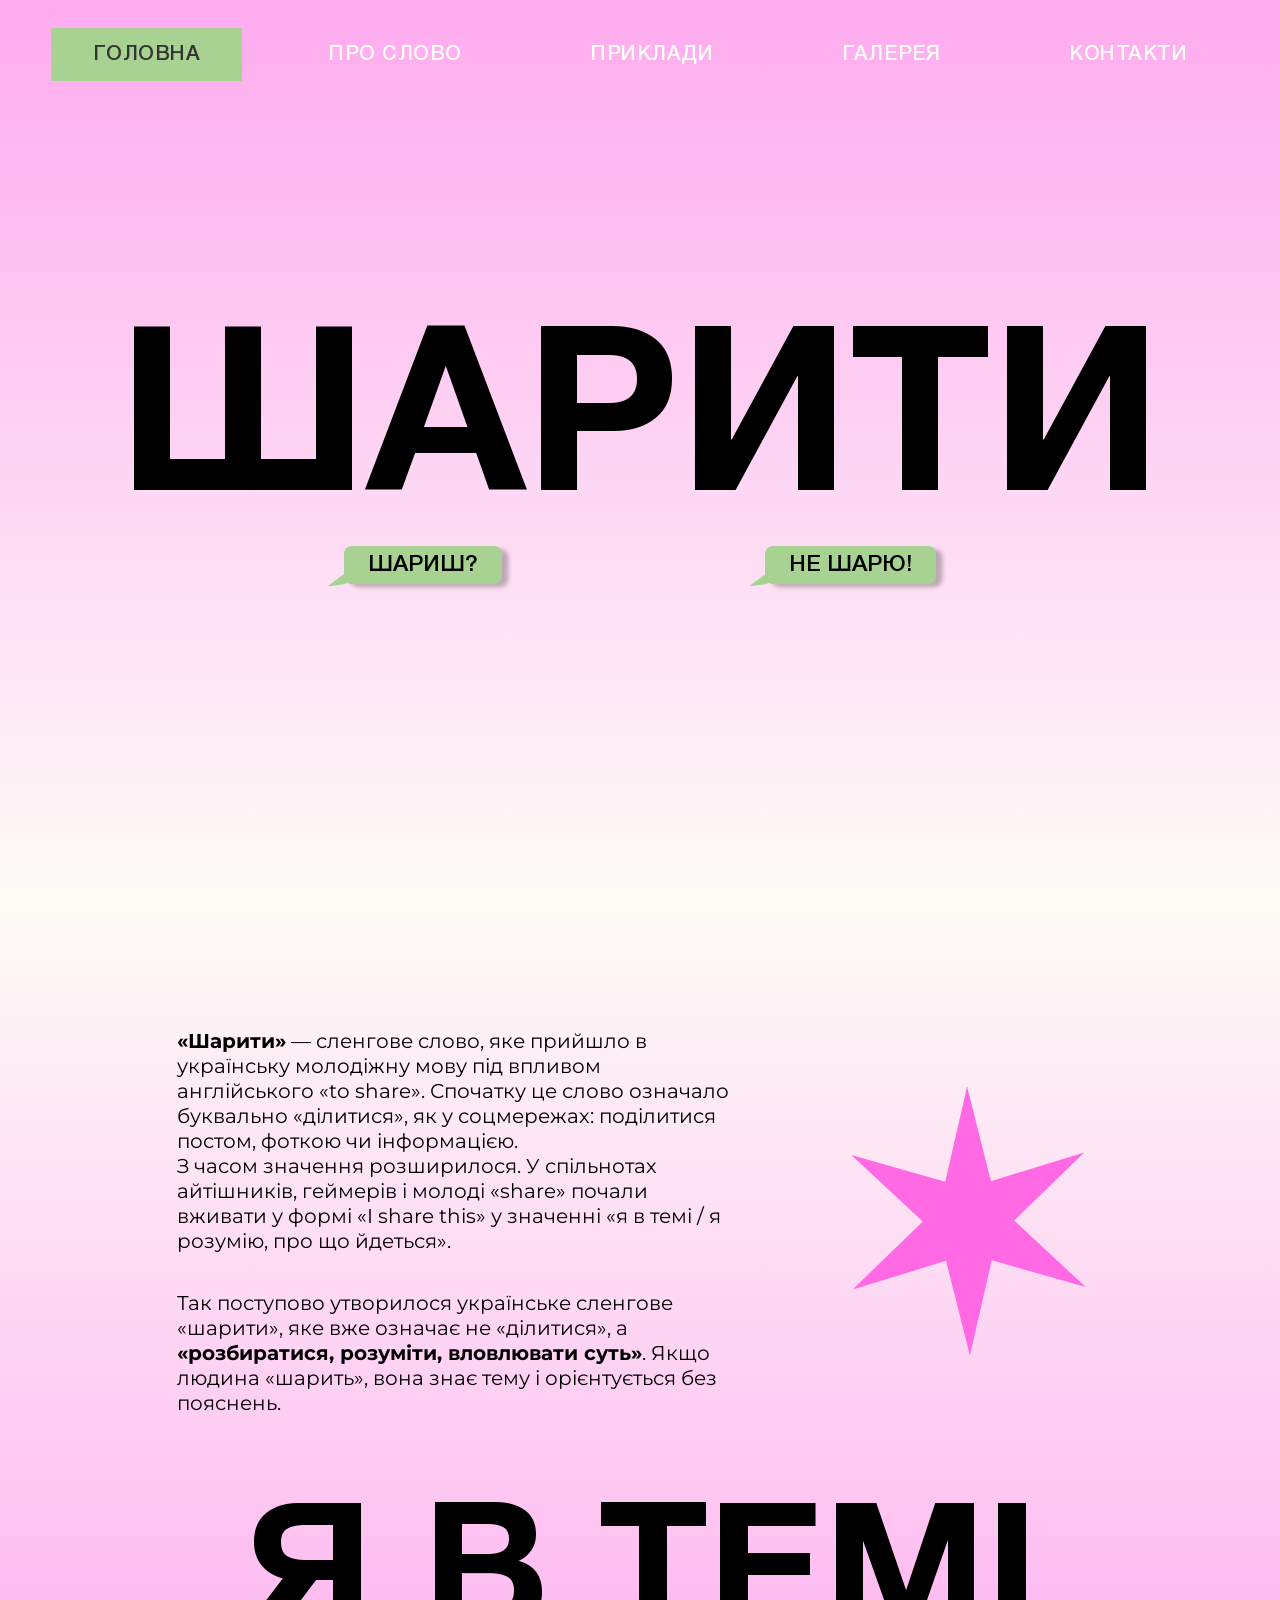
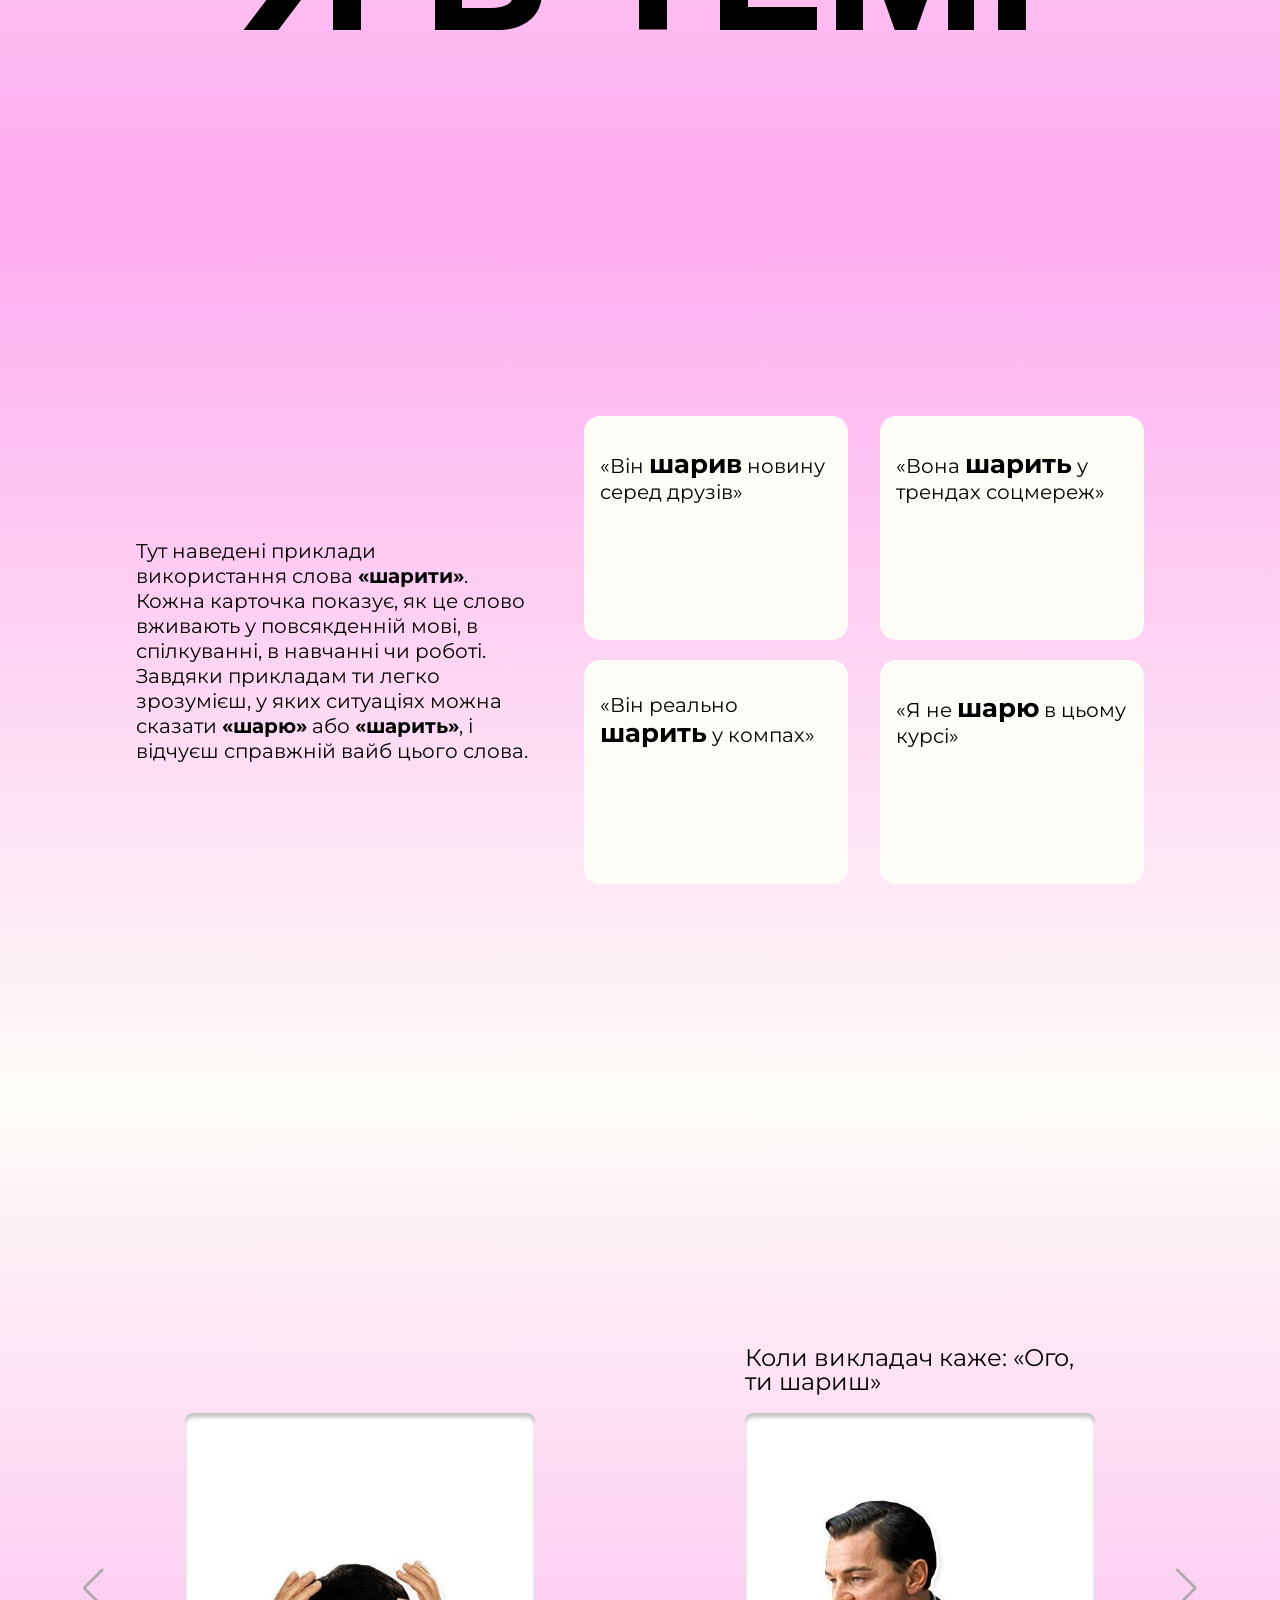
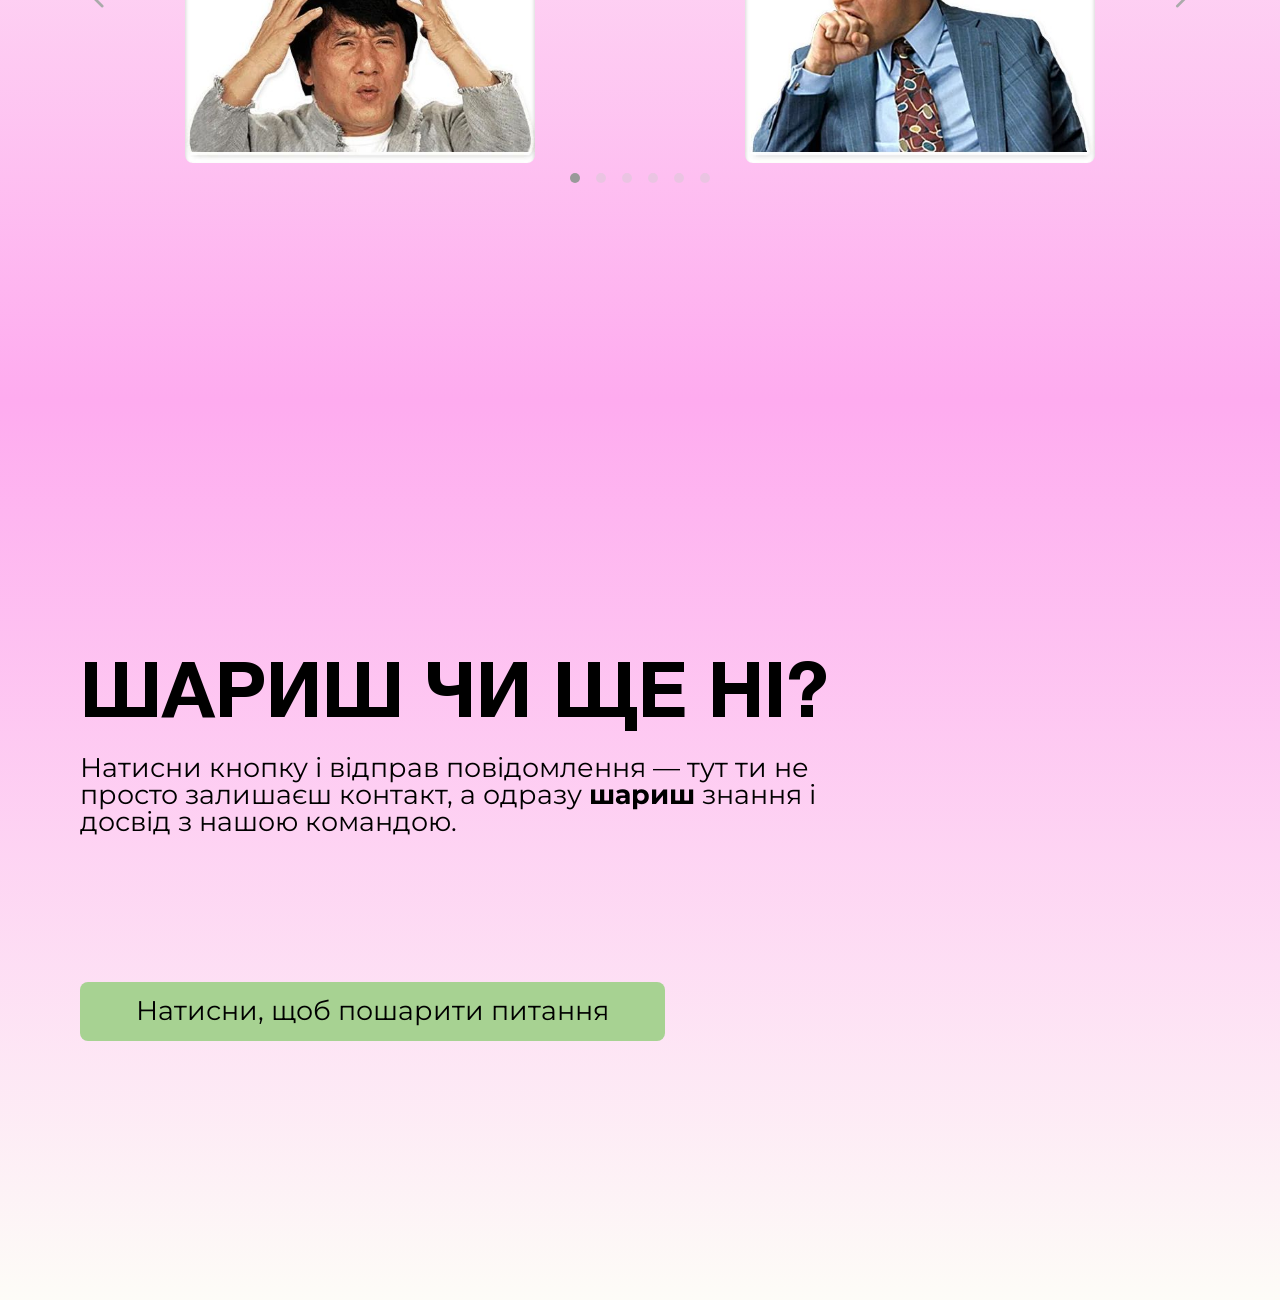
==== commit 9b1763de: "Фінальне допрацювання лендингу" ====
--- a/index.html
+++ b/index.html
@@ -7,8 +7,7 @@
     <title>Шарити</title>
     <link rel="preconnect" href="https://fonts.googleapis.com">
     <link rel="preconnect" href="https://fonts.gstatic.com" crossorigin>
-    <link
-        href="https://fonts.googleapis.com/css2?family=Fira+Sans:ital,wght@0,100;0,200;0,300;0,400;0,500;0,600;0,700;0,800;0,900;1,100;1,200;1,300;1,400;1,500;1,600;1,700;1,800;1,900&family=Montserrat:ital,wght@0,100..900;1,100..900&display=swap">
+    <link href="https://fonts.googleapis.com/css2?family=Montserrat:ital,wght@0,100..900;1,100..900&display=swap" rel="stylesheet">
     <link rel="stylesheet" href="css/normalize.css">
     <link rel="stylesheet" href="css/layout.css">
     <link rel="stylesheet" href="css/shared.css">
@@ -17,6 +16,11 @@
     <link rel="stylesheet" href="css/burger.css">
     <link rel="stylesheet" href="css/section1.css">
     <link rel="stylesheet" href="css/section2.css">
+    <link rel="stylesheet" href="css/section3.css">
+    <link rel="stylesheet" href="css/section4.css">
+    <link rel="stylesheet" href="css/swiper-bundle.min.css">
+    <link rel="stylesheet" href="css/swiper.css">
+    <link rel="stylesheet" href="css/fonts.css">
 </head>
 
 <body id="top">
@@ -54,18 +58,18 @@
                 <div class="page-content">
                     <div class="s1-text-container">
                         <p>
-                            <b>“Шарити”</b> — сленгове слово, яке прийшло в українську молодіжну мову під впливом
-                            англійського “to share”. Спочатку це слово означало буквально “ділитися”, як у соцмережах:
+                            <b>«Шарити»</b> — сленгове слово, яке прийшло в українську молодіжну мову під впливом
+                            англійського «to share». Спочатку це слово означало буквально «ділитися», як у соцмережах:
                             поділитися постом, фоткою чи інформацією.
                         </p>
                         <p>
-                            З часом значення розширилося. У спільнотах айтішників, геймерів і молоді “share” почали вживати
-                            у формі “I share this” у значенні “я в темі / я розумію, про що йдеться”.
+                            З часом значення розширилося. У спільнотах айтішників, геймерів і молоді «share» почали вживати
+                            у формі «I share this» у значенні «я в темі / я розумію, про що йдеться».
                         </p>
                         <p>
-                            Так поступово утворилося українське сленгове “шарити”, яке вже означає не “ділитися”, а
-                            <b>“розбиратися, розуміти, вловлювати суть”</b>.
-                            Якщо людина “шарить”, вона знає тему і орієнтується без пояснень.
+                            Так поступово утворилося українське сленгове «шарити», яке вже означає не «ділитися», а
+                            <b>«розбиратися, розуміти, вловлювати суть»</b>.
+                            Якщо людина «шарить», вона знає тему і орієнтується без пояснень.
                         </p>
                     </div>
                     <div>
@@ -80,41 +84,82 @@
                 <div class="page-content">
                     <div class="s2-text-container">
                         <p>
-                            Тут наведені приклади використання слова <b>"шарити"</b>.
+                            Тут наведені приклади використання слова <b>«шарити»</b>.
                             Кожна карточка показує, як це слово вживають у повсякденній мові, в спілкуванні,
                             в навчанні чи роботі. Завдяки прикладам ти легко зрозумієш, у яких ситуаціях можна сказати 
-                            <b>"шарю"</b> або <b>"шарить"</b>, і відчуєш справжній вайб цього слова.
+                            <b>«шарю»</b> або <b>«шарить»</b>, і відчуєш справжній вайб цього слова.
                         </p>
                     </div>
                     <div class="s2-cards">
                         <div class="s2-card">
-                            <p>"Він <b>шарив</b> новину серед друзів."</p>
-                            <p class="card-hover-text">Cлово “шарити” вжито у значенні “поширювати”, ділитися інформацією.</p>
+                            <p>«Він <b>шарив</b> новину серед друзів»</p>
+                            <p class="card-hover-text">Cлово «шарити» вжито у значенні «поширювати», ділитися інформацією</p>
                         </div>
                         <div class="s2-card">
-                            <p>"Вона <b>шарить</b> у трендах соцмереж."</p>
-                            <p class="card-hover-text">Показує, що людина добре розуміє, що зараз популярно, у темі.</p>
+                            <p>«Вона <b>шарить</b> у трендах соцмереж»</p>
+                            <p class="card-hover-text">Показує, що людина добре розуміє, що зараз популярно, у темі</p>
                         </div>
                         <div class="s2-card">
-                            <p>"Він реально <b>шарить</b> у компах."</p>
-                            <p class="card-hover-text">Показує, що людина добре розуміє гру, знає всі фішки.</p>
+                            <p>«Він реально <b>шарить</b> у компах»</p>
+                            <p class="card-hover-text">Показує, що людина добре розуміє гру, знає всі фішки</p>
                         </div>
                         <div class="s2-card">
-                            <p>"Я не <b>шарю</b> в цьому курсі."</p>
-                            <p class="card-hover-text">Хтось не розуміє тему.</p>
+                            <p>«Я не <b>шарю</b> в цьому курсі»</p>
+                            <p class="card-hover-text">Хтось не розуміє тему</p>
                         </div>
                     </div>
                 </div>
             </div>
         </section>
-        <section id="s3">
-            <div class="inside">
-
+        <section id="s3" class="container">
+            <div class="inside s3-bg-gradient">
+                <div id="sw-s3" class="swiper-container">
+                    <div class="swiper-wrapper">
+                        <div class="swiper-slide item">
+                            <p>Коли тобі тричі пояснили, а ти все одно не шариш</p>
+                            <div class="image-container imgage-bg-jacky"></div>
+                        </div>
+                        <div class="swiper-slide item">
+                            <p>Коли викладач каже: «Ого, ти шариш»</p>
+                            <div class="image-container imgage-bg-leonardo"></div>
+                        </div>
+                        <div class="swiper-slide item">
+                            <p>Просто температура. Гугл шарить : смерть неминуча</p>
+                            <div class="image-container imgage-bg-jim"></div>
+                        </div>
+                        <div class="swiper-slide item">
+                            <p>Коли шариш Auto Layout і життя в Фігмі стало легшим</p>
+                            <div class="image-container imgage-bg-mrbean"></div>
+                        </div>
+                        <div class="swiper-slide item">
+                            <p>В житті головне три речі: їсти, спати і шарити</p>
+                            <div class="image-container imgage-bg-mem"></div>
+                        </div>
+                        <div class="swiper-slide item">
+                            <p>Якщо не шариш — роби вигляд, що шариш</p>
+                            <div class="image-container imgage-bg-coolguy"></div>
+                        </div>
+                    </div>
+                    <div class="swiper-pagination"></div>
+                    <div class="swiper-button-prev"></div>
+                    <div class="swiper-button-next"></div>
+                </div>
+            </div>
+        </section>
+        <section id="s4" class="container">
+            <div class="inside s4-bg-gradient">
+                <div>
+                    <h2 class="s4-header-text">шариш чи ще ні?</h2>
+                    <p class="s4-p s4-text">Натисни кнопку і відправ повідомлення — тут ти не просто залишаєш контакт, а одразу <b>шариш</b> знання і досвід з нашою командою.</p>
+                    <button class="p4-button s4-text">Натисни, щоб пошарити питання</button>
+                </div>
             </div>
         </section>
         <footer></footer>
     </div>
     <script src="js/nav.js"></script>
+    <script src="js/swiper-bundle.min.js"></script>
+    <script src="js/swiper-init.js"></script>
 
 </body>
 
--- a/css/layout.css
+++ b/css/layout.css
@@ -8,6 +8,8 @@
     --nav-bg-color: #A7D292;
     --nav-active-txt-color: #333;
     --nav-txt-color: #FDFCF7;
+    --nav-icon-bg-color: #A7D292;
+    --nav-burger-bg-color: #fff;
 
     --card-bg-color: #FDFCF7;
     --card-hover-bg-color: #A7D292;
@@ -17,25 +19,31 @@
     --thoughts-txt-color: #000;
     --thoughts-bg-color: #A7D292;
 
-    --desktop-padding: 80px;
+    --desktop-padding: 5rem;
 
     --star-color: #FF6AE4;
 
-    --ipad-padding: 50px;              /* відступи до контенту на планшеті */
-    --desktop-padding: 80px;
-    --mob-padding: 20px;               /* відступи до контенту на мобільному */
-    --max-width: 1380px;               /* обмеження ширини секції */
+    --ipad-padding: 3.125rem;          /* відступи до контенту на планшеті */
+    --desktop-padding: 5rem;
+    --mob-padding: 1.25rem;            /* відступи до контенту на мобільному */
+    --max-width: 86.25rem;             /* обмеження ширини секції */
 
-    --bg-nav-1: #FDFCF7;              /* фон навігації після прокрутки */
+    --bg-nav-1: #FEABEF;              /* фон навігації після прокрутки */
     --bg-nav-2: #FDFCF7;              /* фон мобільного меню */
     --nav-color-1: var(--nav-txt-color); /* колір бургера (початковий) */
     --nav-color-3: #333;              /* колір меню після прокрутки */
     --nav-color-4: var(--nav-bg-color); /* колір меню hover після прокрутки */
 
-    --brg-width: 30px;
-    --brg-height: 20px;
-    --brg-weight: 3px;
+    --brg-width: 2rem;
+    --brg-height: 1.25rem;
+    --brg-weight: 0.2rem;
     --brg-color-1: #333;              /* колір бургера після прокрутки */
+
+    --button-bg-color: #A7D292;
+    --button-hover-bg-color: #FDFCF7;
+    --button-hover-txt-color: #FEABEF;
+
+    --swiper-next-button-hover-color: #A7D292;
 }
 
 html, body {
@@ -65,17 +73,7 @@
     justify-content: space-evenly;
 }
 
-header > .inside,
-footer > .inside,
-section > .inside {
-    max-width: var(--max-width);
-    margin-left: auto;
-    margin-right: auto;
-    padding-left: var(--ipad-padding);
-    padding-right: var(--ipad-padding);
-}
-
-@media (max-width:1380px) {
+@media (max-width: 86.25rem) {
     header > .inside,
     footer > .inside,
     section > .inside {
@@ -84,15 +82,21 @@
     }
 }
 
-@media (max-width:640px) {
+@media (max-width: 48rem) {
     header > .inside,
     footer > .inside,
     section > .inside {
         padding-left: var(--mob-padding);
         padding-right: var(--mob-padding);
     }
+
+    .page-content {
+        flex-direction: column;
+        gap: 2rem;
+    }
+
     .thoughts .thought::before {
-        height: 25px;
-        width: 30px;
+        height: 1.5rem;
+        width: 2rem;
     }
 }
--- a/css/shared.css
+++ b/css/shared.css
@@ -1,6 +1,6 @@
 .page-content p {
     font-family: "Montserrat", sans-serif;
-    font-size: 1.6vw;
+    font-size: clamp(1rem, 1.6vw, 1.5rem);
     font-weight: normal;
-    margin: 0px;
+    margin: 0;
 }
--- a/css/header.css
+++ b/css/header.css
@@ -9,7 +9,7 @@
 
 .header-text {
     text-transform: uppercase;
-    font-family: "Helvetica Neue", sans-serif;
+    font-family: HelveticaNeue;
     font-weight: bold;
     font-size: 18vw;
     margin: 0;
@@ -29,13 +29,13 @@
     position: relative;
     display: inline-block;
 
-    box-shadow: 6px 3px 4px rgba(0,0,0,0.25);
-    padding: 8px 25px;
-    border-radius: 8px;
+    box-shadow: 0.4rem 0.2rem 0.25rem rgba(0,0,0,0.25);
+    padding: 0.5rem 1.5rem;
+    border-radius: 0.5rem;
     box-shadow: 1px;
-    font-family: "Helvetica Neue", sans-serif;
-    font-size: 1.8vw;
-    font-weight: normal;
+    font-family: HelveticaNeue;
+    font-size: clamp(1rem, 1.8vw, 1.75rem);
+    font-weight: 500;
     text-transform: uppercase;
     background-color: var(--thoughts-bg-color);
 }
@@ -43,13 +43,11 @@
 .thoughts .thought::before {
   content: "";
   position: absolute;
-  bottom: -2px;
-  left: -16px; /* Moves it to the left */
-  height: 35px;
-  width: 40px;
+  bottom: -0.125rem;
+  left: -1rem; 
+  height: 2rem;
+  width: 2.5rem;
   background-color: var(--thoughts-bg-color);
-  /* This creates the curved "scoop" effect */
-  border-bottom-right-radius: 80px 50px;
-  /* Clipping to make it look like a tail */
+  border-bottom-right-radius: 5rem 3rem;
   clip-path: polygon(100% 0, 100% 100%, 0 100%, 55% 50%);
 }
--- a/css/nav.css
+++ b/css/nav.css
@@ -15,6 +15,7 @@
 
 nav.topfixed {
     position: fixed;
+    background: var(--bg-nav-1);
 }
 
 /* nav::before {
@@ -39,7 +40,7 @@
     display: flex;
     justify-content: space-between;     /* Схема вирівнювання лого та меню (desktop) по основній осі (main axis) */
     align-items: center;                /* Схема вирівнювання лого та меню (desktop) по додатковій осі (cross axis) */
-    max-width: var(--max-width);        /* Ширина .nav-inside не більше 1280px */
+    /* max-width: var(--max-width);         Ширина .nav-inside не більше 1280px  */
     padding: var(--mob-padding);        /* Внутрішні відступи */
     position: relative;
     transition: all .3s ease-in-out;
@@ -53,8 +54,8 @@
     /* background-color: rgba(10,10,10,.5); */
     /* background-blend-mode: multiply; */
     /* background-size: cover; */
-    padding-top: 12px;      /* Внутрішні відступи після прокрутки */
-    padding-bottom: 12px;   /* Внутрішні відступи після прокрутки */
+    padding-top: 0.75rem;      /* Внутрішні відступи після прокрутки */
+    padding-bottom: 0.75rem;   /* Внутрішні відступи після прокрутки */
 }
 
 .logo {
@@ -84,7 +85,7 @@
 }
 
 .logo img {
-    margin-right: 15px;
+    margin-right: 0.9375rem;
 }
 
 .logo span {
@@ -94,7 +95,7 @@
     letter-spacing: .035em;
     font-weight: 600;
     text-transform: uppercase;
-    max-width: 80px;
+    max-width: 5rem;
 }
 
 nav .navbar {
@@ -113,11 +114,11 @@
     text-decoration: none;
     position: relative;
     transition: all .3s ease;
-    font-family: "Helvetica Neue", sans-serif;
-    font-size: 1.8vw;
-    font-weight: normal;
+    font-family: HelveticaNeue;
+    font-size: clamp(0.875rem, 1.6vw, 1.5rem);
+    font-weight: 500;
     text-transform: uppercase;
-    padding: 16px 42px;
+    padding: 1rem 2.625rem;
 }
 
 .navigation a:hover,
@@ -135,8 +136,8 @@
 }
 
 .navigation ul {
-    margin: 40px 80px;
-    padding: 0px;
+    margin: 0.5rem 0.5rem;
+    padding: 0;
     list-style: none;
     justify-content: space-around;
     display: flex;
@@ -169,21 +170,24 @@
         background-color: var(--bg-nav-2);
         display: flex;
         flex-direction: column;
-        visibility: visible;
+        visibility: hidden;
         justify-content: flex-start;
         align-items: flex-start;
-        width: 70vw; /* 70% from Viewport width */
+        width: 100vw;
         height: 100dvh; /* 100% Dynamic viewport height */
-        position: absolute;
-        right: 0;
+        position: fixed;
+        left: 0;
         top: 0;
-        padding-top: 80px;
-        transform: translateY(-100%);
-        transition: transform .35s ease;
+        margin: 0;
+        padding-top: 5rem;
+        transform: translateX(100%);
+        transition: transform .35s ease, visibility 0s .35s;
     }
 
     .open .navigation ul {
-        transform: translateY(0);
+        visibility: visible;
+        transform: translateX(0);
+        transition: transform .35s ease, visibility 0s 0s;
     }
 
     .open ul li {
@@ -195,8 +199,8 @@
 
     .open ul a {
         color: var(--nav-color-3);  /* Основний колір мобільного меню */
-        padding-top: 12px;
-        padding-bottom: 12px;
+        padding-top: 0.75rem;
+        padding-bottom: 0.75rem;
     }
 
     .open ul a:hover {
--- a/css/burger.css
+++ b/css/burger.css
@@ -19,7 +19,7 @@
 }
 
 .topfixed .nav-icon span {
-  background-color: var(--brg-color-1);
+  background-color: var(--nav-burger-bg-color);
 }
 
 .nav-icon span {
@@ -67,6 +67,7 @@
   -moz-transform: rotate(45deg);
   -o-transform: rotate(45deg);
   transform: rotate(45deg);
+  background-color: var(--nav-icon-bg-color);
 }
 
 .nav-icon.open span:nth-child(3) {
@@ -74,6 +75,7 @@
   -moz-transform: rotate(-45deg);
   -o-transform: rotate(-45deg);
   transform: rotate(-45deg);
+  background-color: var(--nav-icon-bg-color);
 }
 
 .nav-icon.open span:nth-child(4) {
--- a/css/section1.css
+++ b/css/section1.css
@@ -4,15 +4,15 @@
 
 .s1-text-container {
     width: 50%;
-    text-align: justify;
+    text-align: left;
 }
 
 .s1-text-container :last-child {
-    margin-top: 37px;
+    margin-top: 2.3125rem;
 }
 
 .star {
-  width: 269px; /* adjust to control the size */
+  width: 16.8125rem; /* adjust to control the size */
   aspect-ratio: 1;
   clip-path: polygon(93.56% 74.55%,58.65% 64.63%,50.52% 100%,41.65% 64.81%,6.96% 75.45%,33% 50.18%,6.44% 25.45%,41.35% 35.37%,49.48% 0%,58.35% 35.19%,93.04% 24.55%,67% 49.82%);
   box-shadow: 2px 10px 42px;
@@ -21,9 +21,19 @@
 
 .s1-header-text {
     text-transform: uppercase;
-    font-family: "Helvetica Neue", sans-serif;
+    font-family: HelveticaNeue;
     font-weight: bold;
     font-size: 14vw;
     margin: 0;
-    margin-top: 80px;
+    margin-top: 5rem;
+}
+
+@media (max-width: 48rem) {
+    .s1-text-container {
+        width: 100%;
+    }
+
+    .star {
+        width: 10rem;
+    }
 }
--- a/css/section2.css
+++ b/css/section2.css
@@ -4,24 +4,25 @@
 
 .s2-text-container {
     width: 35%;
-    text-align: justify;
+    text-align: left;
 }
 
 .s2-cards {
     display: grid;
     grid-template-columns: 1fr 1fr;
-    gap: 20px 30px;
+    gap: 1.25rem 2rem;
     width: 50%;
 }
 
 .s2-card {
     background-color: var(--card-bg-color);
-    border-radius: 16px;
-    padding: 35px 17px;
+    border-radius: 1rem;
+    padding: 2rem 1rem;
     font-family: "Montserrat", sans-serif;
-    font-size: 1.5vw;
+    font-size: clamp(1rem, 1.5vw, 1.5rem);
     color: var(--card-txt-color);
-    min-height: 130px;
+    min-height: 10rem;
+    height: 10rem;
 }
 
 .s2-card p {
@@ -29,15 +30,32 @@
 }
 
 .s2-card .card-hover-text {
-    margin-top: 20px;
-    font-size: 1.3vw;
+    margin-top: 1.25rem;
+    font-size: clamp(0.75rem, 1.3vw, 1.25rem);
     color: var(--card-hover-txt-color);
 }
 
 .s2-cards b {
-    font-size: 2vw;
+    font-size: clamp(1rem, 2vw, 2rem);
 }
 
 .s2-card:hover {
     background-color: var(--card-hover-bg-color);
+}
+
+@media (max-width: 48rem) {
+    .s2-text-container {
+        width: 100%;
+    }
+
+    .s2-cards {
+        width: auto;
+        grid-template-columns: 15rem;
+        justify-content: center;
+    }
+
+    .s2-card {
+        height: 100px;
+        min-height: auto;
+    }
 }
--- a/css/section3.css
+++ b/css/section3.css
@@ -0,0 +1,110 @@
+.s3-bg-gradient {
+    background: linear-gradient(180deg, var(--header-bg-second-color) 0%, var(--header-bg-first-color) 100%);
+}
+
+#sw-s3 {
+    position: relative;
+    width: 100%;
+    overflow: hidden;
+    background: transparent;
+    --s3-img-size: 21.875rem;
+    padding-bottom: 1.5rem;
+}
+
+#sw-s3 .swiper-wrapper,
+#sw-s3 .swiper-slide {
+    background: transparent;
+}
+
+#sw-s3 .swiper-slide {
+    display: flex;
+    flex-direction: column;
+    align-items: center;
+    justify-content: flex-end;
+    text-align: left;
+    height: auto;
+}
+
+#sw-s3 .swiper-slide p {
+    font-family: "Montserrat", sans-serif;
+    font-size: 1.5rem;
+    padding-bottom: 0.5rem;
+    margin-bottom: 0.5rem;
+    line-height: 100%;
+    width: var(--s3-img-size);
+    min-height: 3.2rem;
+    opacity: 0;
+    transition: opacity .5s ease-out;
+}
+
+#sw-s3 .swiper-slide-next p {
+    opacity: 1;
+    transition: opacity 1s ease-out;
+}
+
+.image-container {
+    width: var(--s3-img-size);
+    height: var(--s3-img-size);
+    background-size: cover;
+    background-position: center;
+    background-repeat: no-repeat;
+    mix-blend-mode: multiply;
+    box-shadow: inset 0px 4px 4px 0px rgba(0,0,0,0.25);
+    border-radius: 0.5rem;
+}
+
+.imgage-bg-jacky {
+    background-image: url('../images/jacky.png');
+}
+
+.imgage-bg-leonardo {
+    background-image: url('../images/leonardo.png');
+}
+
+.imgage-bg-jim {
+    background-image: url('../images/jim.png');
+}
+
+.imgage-bg-mrbean {
+    background-image: url('../images/mr.bean.png');
+}
+
+.imgage-bg-mem {
+    background-image: url('../images/mem.png');
+}
+
+.imgage-bg-coolguy {
+    background-image: url('../images/coolguy.png');
+}
+
+#sw-s3 .swiper-button-next,
+#sw-s3 .swiper-button-prev {
+    top: auto;
+    bottom: calc(var(--s3-img-size) / 2 + 1.5rem);
+    transform: translateY(50%);
+}
+
+#sw-s3 .swiper-pagination {
+    position: absolute;
+    bottom: 0;
+    left: 0;
+    width: 100%;
+    margin-top: 0;
+}
+
+@media (max-width: 48rem) {
+    #sw-s3 {
+        --s3-img-size: 15rem;
+    }
+
+    #sw-s3 .swiper-slide p {
+        font-size: 1rem;
+        padding-bottom: 0rem;
+        margin-bottom: 0rem;
+    }
+
+    #sw-s3 .swiper-slide-active p {
+        opacity: 1;
+        transition: opacity 1s ease-out;
+    }
+}
--- a/css/section4.css
+++ b/css/section4.css
@@ -0,0 +1,70 @@
+.s4-bg-gradient {
+    background: linear-gradient(180deg, var(--header-bg-first-color) 0%, var(--header-bg-second-color) 100%);
+}
+
+#s4 .inside {
+    align-items: flex-start;
+    padding: 0 5rem;
+}
+
+#s4 .inside > div {
+    display: grid;
+    grid-template-columns: min-content;
+}
+
+.s4-header-text {
+    text-transform: uppercase;
+    font-family: HelveticaNeue;
+    font-weight: bold;
+    font-size: 6vw;
+    margin: 0;
+    white-space: nowrap;
+}
+
+.s4-text {
+    font-family: "Montserrat", sans-serif;
+    font-size: clamp(1rem, 2.08vw, 2rem);
+    line-height: 100%;
+}
+
+.s4-p {
+    margin-top: 1.25rem;
+    min-width: 0;
+}
+
+.p4-button {
+    background-color: var(--button-bg-color);
+    margin-top: 7.5rem;
+    padding: 1rem 3.5rem;
+    width: max-content;
+    border: 0;
+    border-radius: 0.5rem;
+    cursor: pointer;
+}
+
+.p4-button:hover {
+    background-color: var(--button-hover-bg-color);
+    color: var(--button-hover-txt-color);
+}
+
+@media (max-width: 48rem) {
+    #s4 .inside {
+        padding: 0 var(--mob-padding);
+        align-items: center;
+    }
+
+    #s4 .inside > div {
+        grid-template-columns: 1fr;
+        text-align: center;
+        justify-items: center;
+    }
+
+    .s4-header-text {
+        font-size: 8vw;
+        white-space: normal;
+    }
+
+    .p4-button {
+        margin-top: 3rem;
+    }
+}
--- a/css/fonts.css
+++ b/css/fonts.css
@@ -0,0 +1,13 @@
+@font-face {
+    font-family: "HelveticaNeue";
+    src: url("../fonts/HelveticaNeueCyr-Bold.woff");
+    font-style: bold;
+    font-weight: bold;
+}
+
+@font-face {
+    font-family: "HelveticaNeue";
+    src: url("../fonts/HelveticaNeueCyr-Medium.woff");
+    font-style: normal;
+    font-weight: 500;
+}
